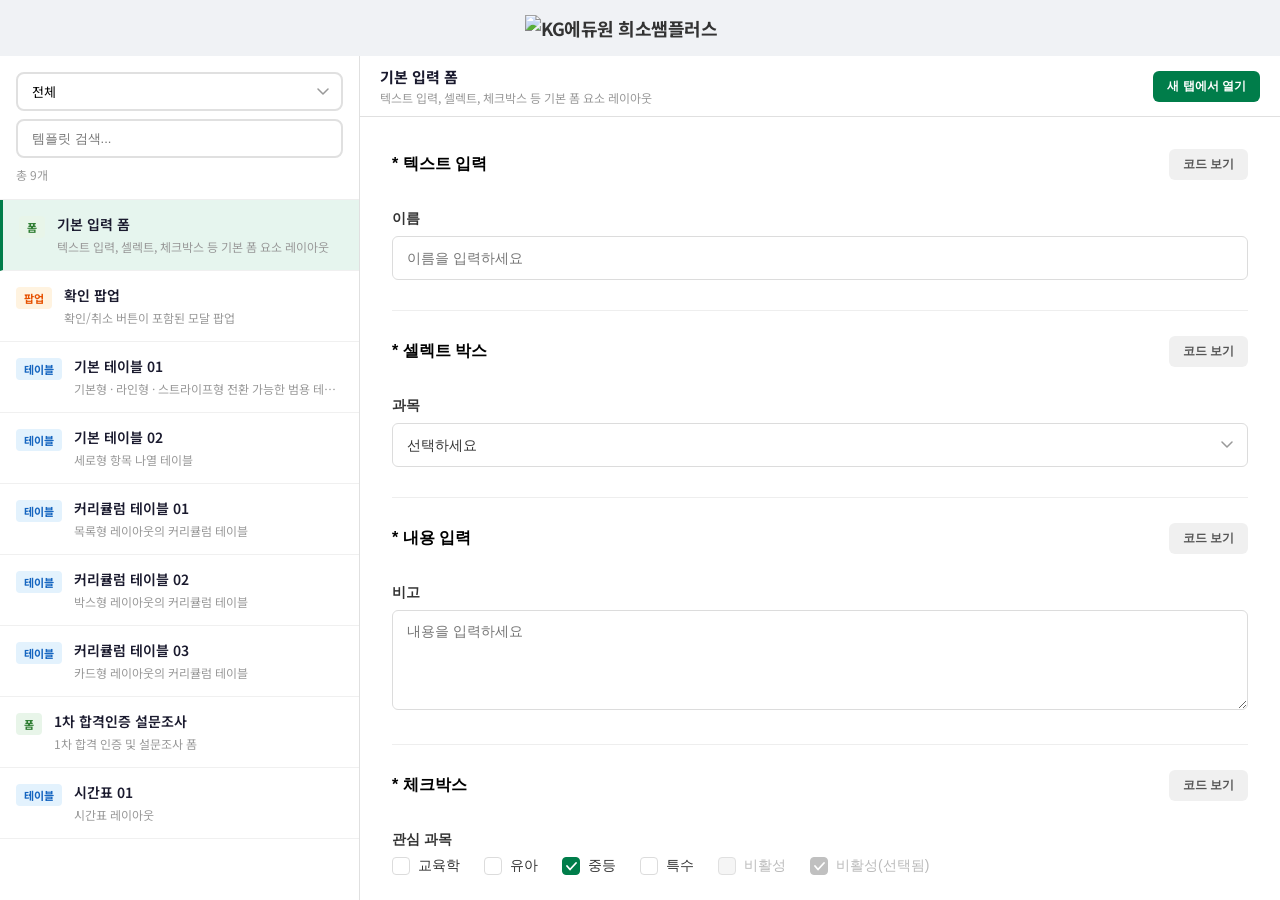
==== index.html @ 1a31f776 "init: heeso-ui 공통 UI 템플릿 카탈로그 초기 커밋 Co-Authored-By: Claude Sonnet 4.6 <noreply@anthropic.com>" ====
<!DOCTYPE html>
<html lang="ko">
<head>
  <meta charset="UTF-8">
  <meta name="viewport" content="width=device-width, initial-scale=1.0">
  <title>공통 UI 템플릿 카탈로그</title>
  <link href="https://fonts.googleapis.com/css2?family=Noto+Sans+KR:wght@100..900&display=swap" rel="stylesheet">
  <link rel="stylesheet" href="css/styleguide.css">
  <link rel="stylesheet" href="css/style.css">
</head>
<body>

  <!-- 헤더 -->
  <header class="header">
    <h1 class="logo"><img src="https://www.ssamplus.com/images/main2020/logo.png" alt="KG에듀원 희소쌤플러스"></h1>
  </header>

  <!-- 메인 컨텐츠 -->
  <div class="container">

    <!-- ===== 좌측 : 목록 패널 ===== -->
    <aside class="sidebar">
      <div class="sidebar-top">
        <select id="categorySelect" class="category-select">
          <option value="all">전체</option>
          <option value="form">폼</option>
          <option value="table">테이블</option>
          <option value="popup">팝업</option>
        </select>
        <input type="text" id="searchInput" class="search-input" placeholder="템플릿 검색...">
        <p class="result-count">총 <span id="totalCount"></span>개</p>
      </div>

      <ul class="template-list" id="templateList"></ul>
    </aside>

    <!-- ===== 우측 : 미리보기 패널 ===== -->
    <main class="preview-panel">
      <div class="preview-header">
        <div class="preview-title-wrap">
          <h2 class="preview-title" id="previewTitle">기본 입력 폼</h2>
          <p class="preview-desc" id="previewDesc"></p>
        </div>
        <div class="preview-actions">
          <button class="btn btn-code" id="btnCode">코드 보기</button>
          <button class="btn btn-open" id="btnOpen">새 탭에서 열기</button>
        </div>
      </div>
      <div class="preview-body">
        <iframe id="previewFrame" class="preview-iframe" src="templates/forms/form-basic.html"></iframe>
        <!-- 미리보기 파일이 없을 때 표시 -->
        <div class="preview-empty" id="previewEmpty">
          <span class="empty-icon">&#128065;</span>
          <p>왼쪽 목록에서 템플릿을 선택하세요</p>
        </div>
      </div>
    </main>

  </div>

  <!-- 코드 뷰어 모달 -->
  <div class="code-modal" id="codeModal">
    <div class="code-modal-inner">
      <div class="code-modal-header">
        <span class="code-modal-title" id="codeModalTitle"></span>
        <div class="code-modal-actions">
          <button class="btn-copy" id="btnCopy">코드 복사</button>
          <button class="code-modal-close" id="codeModalClose">
            <svg width='20' height='20' viewbox='0 0 20 20' stroke-width='1.5' stroke='#aaa' class="d-block">
              <line x1='2' y1='2' x2='18' y2='18' />
              <line x1='2' y1='18' x2='18' y2='2' />
            </svg>
          </button>
        </div>
      </div>
      <pre class="code-modal-body"><code id="codeModalContent"></code></pre>
    </div>
  </div>

  <script src="https://code.jquery.com/jquery-3.7.1.min.js"></script>
  <script src="js/templates.js"></script>
  <script src="js/main.js"></script>
</body>
</html>
---- css/styleguide.css ----
/*
  ver 2.7
  최종 수정일 2026.03.16
*/


/* ==========================================
  display
========================================== */
.d-none{display: none !important;}
.d-block{display: block !important;}
.d-inline{display: inline !important;}
.d-inline-block{display: inline-block !important;}

.of-hidden{overflow: hidden !important;}
.of-auto{overflow: auto !important;}
.of-scroll{overflow: scroll !important;}
.of-x-hidden{overflow-x: hidden !important;}
.of-y-hidden{overflow-y: hidden !important;}
.of-y-auto{overflow-y: auto !important;}
.of-y-scroll{overflow-y: scroll !important;}



/* ==========================================
   flex
========================================== */
.flex{display: flex !important;}
.flex-col{flex-direction: column !important;}
.justify-center{justify-content: center !important;}
.justify-between{justify-content: space-between !important;}
.justify-around{justify-content: space-around !important;}
.justify-start{justify-content: flex-start !important;}
.justify-end{justify-content: flex-end !important;}
.items-center{align-items: center !important;}
.items-start{align-items: flex-start !important;}
.items-end{align-items: flex-end !important;}
.flex-wrap{flex-wrap: wrap !important;}
.grow-1{flex-grow: 1 !important;}
.shrink-0{flex-shrink: 0 !important;}
.basis-0{flex-basis: 0 !important;}

.gap-4{gap: 4px !important;}
.gap-5{gap: 5px !important;}
.gap-8{gap: 8px !important;}
.gap-10{gap: 10px !important;}
.gap-12{gap: 12px !important;}
.gap-15{gap: 15px !important;}
.gap-16{gap: 16px !important;}
.gap-20{gap: 20px !important;}
.gap-24{gap: 24px !important;}
.gap-25{gap: 25px !important;}
.gap-28{gap: 28px !important;}
.gap-30{gap: 30px !important;}
.gap-32{gap: 32px !important;}
.gap-35{gap: 35px !important;}
.gap-36{gap: 36px !important;}
.gap-40{gap: 40px !important;}
.gap-44{gap: 44px !important;}
.gap-45{gap: 45px !important;}
.gap-48{gap: 48px !important;}
.gap-50{gap: 50px !important;}
.gap-52{gap: 52px !important;}
.gap-55{gap: 55px !important;}
.gap-56{gap: 56px !important;}
.gap-60{gap: 60px !important;}
.gap-65{gap: 65px !important;}
.gap-70{gap: 70px !important;}
.gap-75{gap: 75px !important;}
.gap-80{gap: 80px !important;}
.gap-85{gap: 85px !important;}
.gap-90{gap: 90px !important;}
.gap-95{gap: 95px !important;}
.gap-100{gap: 100px !important;}
.gap-120{gap: 120px !important;}
.gap-150{gap: 150px !important;}
.gap-200{gap: 200px !important;}



/* ==========================================
  position
========================================== */
.pos-rel{position: relative !important;}
.pos-abs{position: absolute !important;}
.pos-cen{position: absolute !important; left: 50% !important; transform: translateX(-50%) !important;}

/* z-index */
.z-1{z-index: 1 !important;}
.z-2{z-index: 2 !important;}
.z-3{z-index: 3 !important;}



/* ==========================================
  Spacing
========================================== */
.m0{margin: 0 !important;}
.mx-auto{margin-left: auto !important; margin-right: auto !important;}
.mb0{margin-bottom: 0 !important;}
.mb4{margin-bottom: 4px !important;}
.mb5{margin-bottom: 5px !important;}
.mb8{margin-bottom: 8px !important;}
.mb10{margin-bottom: 10px !important;}
.mb12{margin-bottom: 12px !important;}
.mb15{margin-bottom: 15px !important;}
.mb16{margin-bottom: 16px !important;}
.mb20{margin-bottom: 20px !important;}
.mb24{margin-bottom: 24px !important;}
.mb25{margin-bottom: 25px !important;}
.mb28{margin-bottom: 28px !important;}
.mb30{margin-bottom: 30px !important;}
.mb32{margin-bottom: 32px !important;}
.mb35{margin-bottom: 35px !important;}
.mb36{margin-bottom: 36px !important;}
.mb40{margin-bottom: 40px !important;}
.mb44{margin-bottom: 44px !important;}
.mb45{margin-bottom: 45px !important;}
.mb48{margin-bottom: 48px !important;}
.mb50{margin-bottom: 50px !important;}
.mb52{margin-bottom: 52px !important;}
.mb55{margin-bottom: 55px !important;}
.mb56{margin-bottom: 56px !important;}
.mb60{margin-bottom: 60px !important;}
.mb65{margin-bottom: 65px !important;}
.mb70{margin-bottom: 70px !important;}
.mb75{margin-bottom: 75px !important;}
.mb80{margin-bottom: 80px !important;}
.mb85{margin-bottom: 85px !important;}
.mb90{margin-bottom: 90px !important;}
.mb95{margin-bottom: 95px !important;}
.mb100{margin-bottom: 100px !important;}
.mb120{margin-bottom: 120px !important;}
.mb150{margin-bottom: 150px !important;}
.mb200{margin-bottom: 200px !important;}

.mt0{margin-top: 0 !important;}
.mt4{margin-top: 4px !important;}
.mt5{margin-top: 5px !important;}
.mt8{margin-top: 8px !important;}
.mt10{margin-top: 10px !important;}
.mt12{margin-top: 12px !important;}
.mt15{margin-top: 15px !important;}
.mt16{margin-top: 16px !important;}
.mt20{margin-top: 20px !important;}
.mt24{margin-top: 24px !important;}
.mt25{margin-top: 25px !important;}
.mt28{margin-top: 28px !important;}
.mt30{margin-top: 30px !important;}
.mt32{margin-top: 32px !important;}
.mt35{margin-top: 35px !important;}
.mt36{margin-top: 36px !important;}
.mt40{margin-top: 40px !important;}
.mt44{margin-top: 44px !important;}
.mt45{margin-top: 45px !important;}
.mt48{margin-top: 48px !important;}
.mt50{margin-top: 50px !important;}
.mt52{margin-top: 52px !important;}
.mt55{margin-top: 55px !important;}
.mt56{margin-top: 56px !important;}
.mt60{margin-top: 60px !important;}
.mt65{margin-top: 65px !important;}
.mt70{margin-top: 70px !important;}
.mt75{margin-top: 75px !important;}
.mt80{margin-top: 80px !important;}
.mt85{margin-top: 85px !important;}
.mt90{margin-top: 90px !important;}
.mt95{margin-top: 95px !important;}
.mt100{margin-top: 100px !important;}
.mt120{margin-top: 120px !important;}
.mt150{margin-top: 150px !important;}
.mt200{margin-top: 200px !important;}

.mr0{margin-right: 0 !important;}
.mr4{margin-right: 4px !important;}
.mr5{margin-right: 5px !important;}
.mr8{margin-right: 8px !important;}
.mr10{margin-right: 10px !important;}
.mr12{margin-right: 12px !important;}
.mr15{margin-right: 15px !important;}
.mr16{margin-right: 16px !important;}
.mr20{margin-right: 20px !important;}
.mr24{margin-right: 24px !important;}
.mr25{margin-right: 25px !important;}
.mr28{margin-right: 28px !important;}
.mr30{margin-right: 30px !important;}
.mr32{margin-right: 32px !important;}
.mr35{margin-right: 35px !important;}
.mr36{margin-right: 36px !important;}
.mr40{margin-right: 40px !important;}
.mr44{margin-right: 44px !important;}
.mr45{margin-right: 45px !important;}
.mr48{margin-right: 48px !important;}
.mr50{margin-right: 50px !important;}
.mr52{margin-right: 52px !important;}
.mr55{margin-right: 55px !important;}
.mr56{margin-right: 56px !important;}
.mr60{margin-right: 60px !important;}
.mr65{margin-right: 65px !important;}
.mr70{margin-right: 70px !important;}
.mr75{margin-right: 75px !important;}
.mr80{margin-right: 80px !important;}
.mr85{margin-right: 85px !important;}
.mr90{margin-right: 90px !important;}
.mr95{margin-right: 95px !important;}
.mr100{margin-right: 100px !important;}

.ml0{margin-left: 0 !important;}
.ml4{margin-left: 4px !important;}
.ml5{margin-left: 5px !important;}
.ml8{margin-left: 8px !important;}
.ml10{margin-left: 10px !important;}
.ml12{margin-left: 12px !important;}
.ml15{margin-left: 15px !important;}
.ml16{margin-left: 16px !important;}
.ml20{margin-left: 20px !important;}
.ml24{margin-left: 24px !important;}
.ml25{margin-left: 25px !important;}
.ml28{margin-left: 28px !important;}
.ml30{margin-left: 30px !important;}
.ml32{margin-left: 32px !important;}
.ml35{margin-left: 35px !important;}
.ml36{margin-left: 36px !important;}
.ml40{margin-left: 40px !important;}
.ml44{margin-left: 44px !important;}
.ml45{margin-left: 45px !important;}
.ml48{margin-left: 48px !important;}
.ml50{margin-left: 50px !important;}
.ml52{margin-left: 52px !important;}
.ml55{margin-left: 55px !important;}
.ml56{margin-left: 56px !important;}
.ml60{margin-left: 60px !important;}
.ml65{margin-left: 65px !important;}
.ml70{margin-left: 70px !important;}
.ml75{margin-left: 75px !important;}
.ml80{margin-left: 80px !important;}
.ml85{margin-left: 85px !important;}
.ml90{margin-left: 90px !important;}
.ml95{margin-left: 95px !important;}
.ml100{margin-left: 100px !important;}

.p0{padding: 0 !important;}
.pt5{padding-top: 5px !important;}
.pt8{padding-top: 8px !important;}
.pt10{padding-top: 10px !important;}
.pt12{padding-top: 12px !important;}
.pt15{padding-top: 15px !important;}
.pt16{padding-top: 16px !important;}
.pt20{padding-top: 20px !important;}
.pt24{padding-top: 24px !important;}
.pt25{padding-top: 25px !important;}
.pt30{padding-top: 30px !important;}
.pt32{padding-top: 32px !important;}
.pt35{padding-top: 35px !important;}
.pt40{padding-top: 40px !important;}
.pt45{padding-top: 45px !important;}
.pt50{padding-top: 50px !important;}
.pt55{padding-top: 55px !important;}
.pt60{padding-top: 60px !important;}
.pt70{padding-top: 70px !important;}
.pt80{padding-top: 80px !important;}
.pt100{padding-top: 100px !important;}
.pt120{padding-top: 120px !important;}
.pt150{padding-top: 150px !important;}
.pt200{padding-top: 200px !important;}

.pb5{padding-bottom: 5px !important;}
.pb8{padding-bottom: 8px !important;}
.pb10{padding-bottom: 10px !important;}
.pb12{padding-bottom: 12px !important;}
.pb15{padding-bottom: 15px !important;}
.pb16{padding-bottom: 16px !important;}
.pb20{padding-bottom: 20px !important;}
.pb24{padding-bottom: 24px !important;}
.pb25{padding-bottom: 25px !important;}
.pb30{padding-bottom: 30px !important;}
.pb32{padding-bottom: 32px !important;}
.pb35{padding-bottom: 35px !important;}
.pb40{padding-bottom: 40px !important;}
.pb45{padding-bottom: 45px !important;}
.pb50{padding-bottom: 50px !important;}
.pb55{padding-bottom: 55px !important;}
.pb60{padding-bottom: 60px !important;}
.pb70{padding-bottom: 70px !important;}
.pb80{padding-bottom: 80px !important;}
.pb100{padding-bottom: 100px !important;}
.pb120{padding-bottom: 120px !important;}
.pb150{padding-bottom: 150px !important;}
.pb200{padding-bottom: 200px !important;}


/* vw 직접 지정 */
.mt-1vw  { margin-top: 1vw !important; }
.mt-2vw  { margin-top: 2vw !important; }
.mt-3vw  { margin-top: 3vw !important; }
.mt-4vw  { margin-top: 4vw !important; }
.mt-5vw  { margin-top: 5vw !important; }
.mt-6vw  { margin-top: 6vw !important; }
.mt-7vw  { margin-top: 7vw !important; }
.mt-8vw  { margin-top: 8vw !important; }
.mt-9vw  { margin-top: 9vw !important; }
.mt-10vw { margin-top: 10vw !important; }
.mt-11vw { margin-top: 11vw !important; }
.mt-12vw { margin-top: 12vw !important; }
.mt-13vw { margin-top: 13vw !important; }
.mt-14vw { margin-top: 14vw !important; }
.mt-15vw { margin-top: 15vw !important; }
.mt-16vw { margin-top: 16vw !important; }
.mt-17vw { margin-top: 17vw !important; }
.mt-18vw { margin-top: 18vw !important; }
.mt-19vw { margin-top: 19vw !important; }
.mt-20vw { margin-top: 20vw !important; }

.mb-1vw  { margin-bottom: 1vw !important; }
.mb-2vw  { margin-bottom: 2vw !important; }
.mb-3vw  { margin-bottom: 3vw !important; }
.mb-4vw  { margin-bottom: 4vw !important; }
.mb-5vw  { margin-bottom: 5vw !important; }
.mb-6vw  { margin-bottom: 6vw !important; }
.mb-7vw  { margin-bottom: 7vw !important; }
.mb-8vw  { margin-bottom: 8vw !important; }
.mb-9vw  { margin-bottom: 9vw !important; }
.mb-10vw { margin-bottom: 10vw !important; }
.mb-11vw { margin-bottom: 11vw !important; }
.mb-12vw { margin-bottom: 12vw !important; }
.mb-13vw { margin-bottom: 13vw !important; }
.mb-14vw { margin-bottom: 14vw !important; }
.mb-15vw { margin-bottom: 15vw !important; }
.mb-16vw { margin-bottom: 16vw !important; }
.mb-17vw { margin-bottom: 17vw !important; }
.mb-18vw { margin-bottom: 18vw !important; }
.mb-19vw { margin-bottom: 19vw !important; }
.mb-20vw { margin-bottom: 20vw !important; }

.pt-1vw  { padding-top: 1vw !important; }
.pt-2vw  { padding-top: 2vw !important; }
.pt-3vw  { padding-top: 3vw !important; }
.pt-4vw  { padding-top: 4vw !important; }
.pt-5vw  { padding-top: 5vw !important; }
.pt-6vw  { padding-top: 6vw !important; }
.pt-7vw  { padding-top: 7vw !important; }
.pt-8vw  { padding-top: 8vw !important; }
.pt-9vw  { padding-top: 9vw !important; }
.pt-10vw { padding-top: 10vw !important; }
.pt-11vw { padding-top: 11vw !important; }
.pt-12vw { padding-top: 12vw !important; }
.pt-13vw { padding-top: 13vw !important; }
.pt-14vw { padding-top: 14vw !important; }
.pt-15vw { padding-top: 15vw !important; }
.pt-16vw { padding-top: 16vw !important; }
.pt-17vw { padding-top: 17vw !important; }
.pt-18vw { padding-top: 18vw !important; }
.pt-19vw { padding-top: 19vw !important; }
.pt-20vw { padding-top: 20vw !important; }

.pb-1vw  { padding-bottom: 1vw !important; }
.pb-2vw  { padding-bottom: 2vw !important; }
.pb-3vw  { padding-bottom: 3vw !important; }
.pb-4vw  { padding-bottom: 4vw !important; }
.pb-5vw  { padding-bottom: 5vw !important; }
.pb-6vw  { padding-bottom: 6vw !important; }
.pb-7vw  { padding-bottom: 7vw !important; }
.pb-8vw  { padding-bottom: 8vw !important; }
.pb-9vw  { padding-bottom: 9vw !important; }
.pb-10vw { padding-bottom: 10vw !important; }
.pb-11vw { padding-bottom: 11vw !important; }
.pb-12vw { padding-bottom: 12vw !important; }
.pb-13vw { padding-bottom: 13vw !important; }
.pb-14vw { padding-bottom: 14vw !important; }
.pb-15vw { padding-bottom: 15vw !important; }
.pb-16vw { padding-bottom: 16vw !important; }
.pb-17vw { padding-bottom: 17vw !important; }
.pb-18vw { padding-bottom: 18vw !important; }
.pb-19vw { padding-bottom: 19vw !important; }
.pb-20vw { padding-bottom: 20vw !important; }


/* vw (모바일, 360px 기준) */
.mt-vw-8  { margin-top: 2.28vw !important; }
.mt-vw-10 { margin-top: 2.85vw !important; }
.mt-vw-12 { margin-top: 3.4vw !important; }
.mt-vw-15 { margin-top: 4.3vw !important; }
.mt-vw-16 { margin-top: 4.56vw !important; }
.mt-vw-20 { margin-top: 5.7vw !important; }
.mt-vw-24 { margin-top: 6.84vw !important; }
.mt-vw-25 { margin-top: 7.1vw !important; }
.mt-vw-26 { margin-top: 7.4vw !important; }
.mt-vw-30 { margin-top: 8.5vw !important; }
.mt-vw-32 { margin-top: 9.12vw !important; }
.mt-vw-35 { margin-top: 10vw !important; }
.mt-vw-40 { margin-top: 11.4vw !important; }
.mt-vw-44 { margin-top: 12.5vw !important; }
.mt-vw-45 { margin-top: 12.8vw !important; }
.mt-vw-48 { margin-top: 13.7vw !important; }
.mt-vw-50 { margin-top: 14.3vw !important; }
.mt-vw-60 { margin-top: 17.1vw !important; }

.mb-vw-8  { margin-bottom: 2.28vw !important; }
.mb-vw-10 { margin-bottom: 2.85vw !important; }
.mb-vw-12 { margin-bottom: 3.4vw !important; }
.mb-vw-15 { margin-bottom: 4.3vw !important; }
.mb-vw-16 { margin-bottom: 4.56vw !important; }
.mb-vw-20 { margin-bottom: 5.7vw !important; }
.mb-vw-24 { margin-bottom: 6.84vw !important; }
.mb-vw-25 { margin-bottom: 7.1vw !important; }
.mb-vw-26 { margin-bottom: 7.4vw !important; }
.mb-vw-30 { margin-bottom: 8.5vw !important; }
.mb-vw-32 { margin-bottom: 9.12vw !important; }
.mb-vw-35 { margin-bottom: 10vw !important; }
.mb-vw-40 { margin-bottom: 11.4vw !important; }
.mb-vw-44 { margin-bottom: 12.5vw !important; }
.mb-vw-45 { margin-bottom: 12.8vw !important; }
.mb-vw-48 { margin-bottom: 13.7vw !important; }
.mb-vw-50 { margin-bottom: 14.3vw !important; }
.mb-vw-60 { margin-bottom: 17.1vw !important; }

.pt-vw-8  { padding-top: 2.28vw !important; }
.pt-vw-10 { padding-top: 2.85vw !important; }
.pt-vw-12 { padding-top: 3.4vw !important; }
.pt-vw-15 { padding-top: 4.3vw !important; }
.pt-vw-16 { padding-top: 4.56vw !important; }
.pt-vw-20 { padding-top: 5.7vw !important; }
.pt-vw-24 { padding-top: 6.84vw !important; }
.pt-vw-25 { padding-top: 7.1vw !important; }
.pt-vw-26 { padding-top: 7.4vw !important; }
.pt-vw-30 { padding-top: 8.5vw !important; }
.pt-vw-32 { padding-top: 9.12vw !important; }
.pt-vw-35 { padding-top: 10vw !important; }
.pt-vw-40 { padding-top: 11.4vw !important; }
.pt-vw-44 { padding-top: 12.5vw !important; }
.pt-vw-45 { padding-top: 12.8vw !important; }
.pt-vw-48 { padding-top: 13.7vw !important; }
.pt-vw-50 { padding-top: 14.3vw !important; }
.pt-vw-60 { padding-top: 17.1vw !important; }

.pb-vw-8  { padding-bottom: 2.28vw !important; }
.pb-vw-10 { padding-bottom: 2.85vw !important; }
.pb-vw-12 { padding-bottom: 3.4vw !important; }
.pb-vw-15 { padding-bottom: 4.3vw !important; }
.pb-vw-16 { padding-bottom: 4.56vw !important; }
.pb-vw-20 { padding-bottom: 5.7vw !important; }
.pb-vw-24 { padding-bottom: 6.84vw !important; }
.pb-vw-25 { padding-bottom: 7.1vw !important; }
.pb-vw-26 { padding-bottom: 7.4vw !important; }
.pb-vw-30 { padding-bottom: 8.5vw !important; }
.pb-vw-32 { padding-bottom: 9.12vw !important; }
.pb-vw-35 { padding-bottom: 10vw !important; }
.pb-vw-40 { padding-bottom: 11.4vw !important; }
.pb-vw-44 { padding-bottom: 12.5vw !important; }
.pb-vw-45 { padding-bottom: 12.8vw !important; }
.pb-vw-48 { padding-bottom: 13.7vw !important; }
.pb-vw-50 { padding-bottom: 14.3vw !important; }
.pb-vw-60 { padding-bottom: 17.1vw !important; }



/* ==========================================
  border
========================================== */
.bd0 {border:0 !important;}
.bt0 {border-top:0 !important;}
.br0 {border-right:0 !important;}
.bb0 {border-bottom:0 !important;}
.bl0 {border-left:0 !important;}



/* ==========================================
  size
========================================== */
.w-1\/5  {width:20% !important;}
.w-1\/4  {width:25% !important;}
.w-1\/3  {width:33.333% !important;}
.w-1\/2  {width:50% !important;}
.w-2\/3  {width:66.666% !important;}
.w-3\/4  {width:75% !important;}
.w-4\/5  {width:80% !important;}
.w-17\/20 {width:85% !important;}
.w-9\/10 {width:90% !important;}
.w-19\/20 {width:95% !important;}
.w-full  {width:100% !important;}
.h-full  {height:100% !important;}

.w15 {width:15px !important;}
.w20 {width:20px !important;}
.w25 {width:25px !important;}
.w30 {width:30px !important;}
.w35 {width:35px !important;}
.w40 {width:40px !important;}
.w45 {width:45px !important;}
.w50 {width:50px !important;}
.w100 {width:100px !important;}
.w120 {width:120px !important;}
.w150 {width:150px !important;}
.w200 {width:200px !important;}
.w250 {width:250px !important;}
.w300 {width:300px !important;}
.w350 {width:350px !important;}
.w400 {width:400px !important;}
.w450 {width:450px !important;}
.w500 {width:500px !important;}
.w550 {width:550px !important;}
.w600 {width:600px !important;}
.w650 {width:650px !important;}
.w700 {width:700px !important;}
.w750 {width:750px !important;}
.w800 {width:800px !important;}
.w850 {width:850px !important;}
.w900 {width:900px !important;}
.w950 {width:950px !important;}
.w1000 {width:1000px !important;}

.h15 {height:15px !important;}
.h20 {height:20px !important;}
.h25 {height:25px !important;}
.h30 {height:30px !important;}
.h35 {height:35px !important;}
.h40 {height:40px !important;}
.h45 {height:45px !important;}
.h50 {height:50px !important;}
.h100 {height:100px !important;}
.h120 {height:120px !important;}
.h150 {height:150px !important;}
.h200 {height:200px !important;}
.h250 {height:250px !important;}
.h300 {height:300px !important;}
.h350 {height:350px !important;}
.h400 {height:400px !important;}
.h450 {height:450px !important;}
.h500 {height:500px !important;}
.h550 {height:550px !important;}
.h600 {height:600px !important;}
.h650 {height:650px !important;}
.h700 {height:700px !important;}
.h750 {height:750px !important;}
.h800 {height:800px !important;}
.h850 {height:850px !important;}
.h900 {height:900px !important;}
.h950 {height:950px !important;}
.h1000 {height:1000px !important;}

.mw100 {max-width:100px !important;}
.mw150 {max-width:150px !important;}
.mw200 {max-width:200px !important;}
.mw250 {max-width:250px !important;}
.mw300 {max-width:300px !important;}
.mw350 {max-width:350px !important;}
.mw400 {max-width:400px !important;}
.mw450 {max-width:450px !important;}
.mw500 {max-width:500px !important;}
.mw550 {max-width:550px !important;}
.mw600 {max-width:600px !important;}
.mw650 {max-width:650px !important;}
.mw700 {max-width:700px !important;}
.mw750 {max-width:750px !important;}
.mw800 {max-width:800px !important;}
.mw850 {max-width:850px !important;}
.mw900 {max-width:900px !important;}
.mw950 {max-width:950px !important;}
.mw1000 {max-width:1000px !important;}
.mw1080 {max-width:1080px !important;}
.mw1100 {max-width:1100px !important;}
.mw1200 {max-width:1200px !important;}

.mh100 {max-height:100px !important;}
.mh150 {max-height:150px !important;}
.mh200 {max-height:200px !important;}
.mh250 {max-height:250px !important;}
.mh300 {max-height:300px !important;}
.mh350 {max-height:350px !important;}
.mh400 {max-height:400px !important;}
.mh450 {max-height:450px !important;}
.mh500 {max-height:500px !important;}
.mh550 {max-height:550px !important;}
.mh600 {max-height:600px !important;}
.mh650 {max-height:650px !important;}
.mh700 {max-height:700px !important;}
.mh750 {max-height:750px !important;}
.mh800 {max-height:800px !important;}
.mh850 {max-height:850px !important;}
.mh900 {max-height:900px !important;}
.mh950 {max-height:950px !important;}
.mh1000 {max-height:1000px !important;}



/* ==========================================
  text
========================================== */
.fz-8{font-size: 8px !important;}
.fz-10{font-size: 10px !important;}
.fz-12{font-size: 12px !important;}
.fz-13{font-size: 13px !important;}
.fz-14{font-size: 14px !important;}
.fz-15{font-size: 15px !important;}
.fz-16{font-size: 16px !important;}
.fz-17{font-size: 17px !important;}
.fz-18{font-size: 18px !important;}
.fz-20{font-size: 20px !important;}
.fz-22{font-size: 22px !important;}
.fz-24{font-size: 24px !important;}
.fz-26{font-size: 26px !important;}
.fz-28{font-size: 28px !important;}
.fz-30{font-size: 30px !important;}
.fz-32{font-size: 32px !important;}
.fz-36{font-size: 36px !important;}
.fz-40{font-size: 40px !important;}
.fz-42{font-size: 42px !important;}
.fz-45{font-size: 45px !important;}
.fz-50{font-size: 50px !important;}
.fz-52{font-size: 52px !important;}
.fz-54{font-size: 54px !important;}
.fz-55{font-size: 55px !important;}
.fz-56{font-size: 56px !important;}
.fz-58{font-size: 58px !important;}
.fz-60{font-size: 60px !important;}
.fz-62{font-size: 62px !important;}
.fz-64{font-size: 64px !important;}
.fz-65{font-size: 65px !important;}
.fz-66{font-size: 66px !important;}
.fz-68{font-size: 68px !important;}
.fz-70{font-size: 70px !important;}
.fz-72{font-size: 72px !important;}
.fz-74{font-size: 74px !important;}
.fz-75{font-size: 75px !important;}
.fz-76{font-size: 76px !important;}
.fz-78{font-size: 78px !important;}
.fz-80{font-size: 80px !important;}

/* Font Size - vw (모바일, 360px 기준) */
.fz-vw-10 {font-size: 2.85vw !important;}
.fz-vw-12 {font-size: 3.4vw !important;}
.fz-vw-13 {font-size: 3.7vw !important;}
.fz-vw-14 {font-size: 4vw !important;}
.fz-vw-15 {font-size: 4.3vw !important;}
.fz-vw-16 {font-size: 4.56vw !important;}
.fz-vw-17 {font-size: 4.8vw !important;}
.fz-vw-18 {font-size: 5.1vw !important;}
.fz-vw-20 {font-size: 5.7vw !important;}
.fz-vw-23 {font-size: 6.5vw !important;}
.fz-vw-24 {font-size: 6.84vw !important;}
.fz-vw-25 {font-size: 7.1vw !important;}
.fz-vw-28 {font-size: 8vw !important;}
.fz-vw-30 {font-size: 8.5vw !important;}
.fz-vw-35 {font-size: 10vw !important;}
.fz-vw-37 {font-size: 10.5vw !important;}
.fz-vw-40 {font-size: 11.4vw !important;}
.fz-vw-43 {font-size: 12.2vw !important;}
.fz-vw-58 {font-size: 16.5vw !important;}
.fz-vw-60 {font-size: 17.1vw !important;}

/* Font Size - vw 직접 지정 */
.fz-1vw  { font-size: 1vw !important; }
.fz-2vw  { font-size: 2vw !important; }
.fz-3vw  { font-size: 3vw !important; }
.fz-4vw  { font-size: 4vw !important; }
.fz-5vw  { font-size: 5vw !important; }
.fz-6vw  { font-size: 6vw !important; }
.fz-7vw  { font-size: 7vw !important; }
.fz-8vw  { font-size: 8vw !important; }
.fz-9vw  { font-size: 9vw !important; }
.fz-10vw { font-size: 10vw !important; }
.fz-11vw { font-size: 11vw !important; }
.fz-12vw { font-size: 12vw !important; }
.fz-13vw { font-size: 13vw !important; }
.fz-14vw { font-size: 14vw !important; }
.fz-15vw { font-size: 15vw !important; }
.fz-16vw { font-size: 16vw !important; }
.fz-17vw { font-size: 17vw !important; }
.fz-18vw { font-size: 18vw !important; }
.fz-19vw { font-size: 19vw !important; }
.fz-20vw { font-size: 20vw !important; }

.ta-c{text-align: center !important;}
.ta-l{text-align: left !important;}
.ta-r{text-align: right !important;}
.fw-l{font-weight: 300 !important;}
.fw-n{font-weight: 400 !important;}
.fw-m{font-weight: 500 !important;}
.fw-sb{font-weight: 600 !important;}
.fw-b{font-weight: 700 !important;}
.fw-exb{font-weight: 900 !important;}

.lh-1 {line-height: 1 !important;}
.lh-1-2em {line-height: 1.2em !important;}
.lh-1-3em {line-height: 1.3em !important;}
.lh-1-4em {line-height: 1.4em !important;}
.lh-1-5em {line-height: 1.5em !important;}
.lh-1-7em {line-height: 1.7em !important;}

.clamp-1{overflow:hidden; text-overflow:ellipsis; display:-webkit-box; -webkit-box-orient:vertical; -webkit-line-clamp:1;}
.clamp-2{overflow:hidden; text-overflow:ellipsis; display:-webkit-box; -webkit-box-orient:vertical; -webkit-line-clamp:2;}
.clamp-3{overflow:hidden; text-overflow:ellipsis; display:-webkit-box; -webkit-box-orient:vertical; -webkit-line-clamp:3;}
.clamp-4{overflow:hidden; text-overflow:ellipsis; display:-webkit-box; -webkit-box-orient:vertical; -webkit-line-clamp:4;}
.clamp-5{overflow:hidden; text-overflow:ellipsis; display:-webkit-box; -webkit-box-orient:vertical; -webkit-line-clamp:5;}

.wb-ka{word-break: keep-all !important;}
.wb-all{word-break: break-all !important;}
.ws-nowrap{white-space: nowrap !important;}
.ws-pre{white-space: pre-wrap !important;}



/* ==========================================
  color variables
========================================== */
:root {
  --color-w: #fff;
  --color-bk: #000;
  --color-g10: #eee;
  --color-g15: #e5e5e5;
  --color-g20: #ddd;
  --color-g25: #ccc;
  --color-g30: #bbb;
  --color-g35: #aaa;
  --color-g40: #999;
  --color-g45: #909090;
  --color-g50: #888;
  --color-g55: #777;
  --color-g60: #666;
  --color-g65: #5c5c5c;
  --color-g70: #555;
  --color-g75: #4c4c4c;
  --color-g80: #444;
  --color-g85: #3c3c3c;
  --color-g90: #333;
  --color-g95: #222;
}

/* text color */
.txc-w{color: var(--color-w) !important;}
.txc-bk{color: var(--color-bk) !important;}
.txc-g10{color: var(--color-g10) !important;}
.txc-g15{color: var(--color-g15) !important;}
.txc-g20{color: var(--color-g20) !important;}
.txc-g25{color: var(--color-g25) !important;}
.txc-g30{color: var(--color-g30) !important;}
.txc-g35{color: var(--color-g35) !important;}
.txc-g40{color: var(--color-g40) !important;}
.txc-g45{color: var(--color-g45) !important;}
.txc-g50{color: var(--color-g50) !important;}
.txc-g55{color: var(--color-g55) !important;}
.txc-g60{color: var(--color-g60) !important;}
.txc-g65{color: var(--color-g65) !important;}
.txc-g70{color: var(--color-g70) !important;}
.txc-g75{color: var(--color-g75) !important;}
.txc-g80{color: var(--color-g80) !important;}
.txc-g85{color: var(--color-g85) !important;}
.txc-g90{color: var(--color-g90) !important;}
.txc-g95{color: var(--color-g95) !important;}

/* background color */
.bgc-w{background-color: var(--color-w) !important;}
.bgc-bk{background-color: var(--color-bk) !important;}
.bgc-g10{background-color: var(--color-g10) !important;}
.bgc-g15{background-color: var(--color-g15) !important;}
.bgc-g20{background-color: var(--color-g20) !important;}
.bgc-g25{background-color: var(--color-g25) !important;}
.bgc-g30{background-color: var(--color-g30) !important;}
.bgc-g35{background-color: var(--color-g35) !important;}
.bgc-g40{background-color: var(--color-g40) !important;}
.bgc-g45{background-color: var(--color-g45) !important;}
.bgc-g50{background-color: var(--color-g50) !important;}
.bgc-g55{background-color: var(--color-g55) !important;}
.bgc-g60{background-color: var(--color-g60) !important;}
.bgc-g65{background-color: var(--color-g65) !important;}
.bgc-g70{background-color: var(--color-g70) !important;}
.bgc-g75{background-color: var(--color-g75) !important;}
.bgc-g80{background-color: var(--color-g80) !important;}
.bgc-g85{background-color: var(--color-g85) !important;}
.bgc-g90{background-color: var(--color-g90) !important;}
.bgc-g95{background-color: var(--color-g95) !important;}
---- css/style.css ----
/* ========================================
   공통 UI 템플릿 카탈로그 - 목록 + 미리보기
   ======================================== */
@import './theme.css';

/* Reset & Base */
*,
*::before,
*::after {
  margin: 0;
  padding: 0;
  box-sizing: border-box;
}

html, body {
  height: 100%;
}

body {
  font-family: "Noto Sans KR", sans-serif;
  background: #f0f2f5;
  color: #333;
  display: flex;
  flex-direction: column;
  overflow: hidden;
}

a {
  text-decoration: none;
  color: inherit;
}

ul, ol, li {
  list-style: none;
  padding: 0;
  margin: 0;
}

/* ---- Header ---- */
.header {
  color: #333;
  height: 56px;
  padding: 0 24px;
  display: flex;
  align-items: center;
  justify-content: center;
  flex-shrink: 0;
  z-index: 100;
}

.logo {
  font-size: 18px;
  font-weight: 700;
  letter-spacing: -0.5px;
  width: 230px;
}
.logo img{
  display: block;
  width: 100%;
}

.category-select {
  width: 100%;
  height: 39px;
  padding: 0 36px 0 14px;
  border: 2px solid #e0e0e0;
  border-radius: 8px;
  font-size: 13px;
  font-family: inherit;
  outline: none;
  appearance: none;
  -webkit-appearance: none;
  background: #fff url("data:image/svg+xml,%3Csvg xmlns='http://www.w3.org/2000/svg' width='12' height='8' viewBox='0 0 12 8'%3E%3Cpath d='M1 1l5 5 5-5' stroke='%23999' stroke-width='1.5' fill='none' stroke-linecap='round' stroke-linejoin='round'/%3E%3C/svg%3E") no-repeat right 12px center;
  cursor: pointer;
  margin-bottom: 8px;
  transition: border-color 0.2s;
}

.category-select:focus {
  border-color: var(--prime-color);
}

/* ---- Container (좌우 분할) ---- */
.container {
  flex: 1;
  display: flex;
  overflow: hidden;
}

/* ---- Sidebar (좌측 목록) ---- */
.sidebar {
  width: 360px;
  min-width: 360px;
  background: #fff;
  border-right: 1px solid #e0e0e0;
  display: flex;
  flex-direction: column;
  overflow: hidden;
}

.sidebar-top {
  padding: 16px;
  border-bottom: 1px solid #eee;
  flex-shrink: 0;
}

.search-input {
  width: 100%;
  height: 39px;
  padding: 0 14px;
  border: 2px solid #e0e0e0;
  border-radius: 8px;
  font-size: 13px;
  outline: none;
  transition: border-color 0.2s;


  
}

.search-input:focus {
  border-color: var(--prime-color);
}

.result-count {
  margin-top: 8px;
  font-size: 12px;
  color: #999;
}

/* ---- Template List ---- */
.template-list {
  list-style: none;
  flex: 1;
  overflow-y: auto;
}

.template-item {
  display: flex;
  align-items: flex-start;
  gap: 12px;
  padding: 14px 16px;
  border-bottom: 1px solid #f0f0f0;
  cursor: pointer;
  transition: background 0.15s;
}

.template-item:hover {
  background: var(--prime-bg);
}

.template-item.active {
  background: var(--prime-bg-active);
  border-left: 3px solid var(--prime-color);
}

.template-item.hide {
  display: none;
}

/* Badge */
.item-badge {
  display: inline-block;
  padding: 3px 8px;
  border-radius: 4px;
  font-size: 11px;
  font-weight: 700;
  white-space: nowrap;
  flex-shrink: 0;
  margin-top: 2px;
}

.badge-form {
  background: #e8f5e9;
  color: #2e7d32;
}

.badge-table {
  background: #e3f2fd;
  color: #1565c0;
}

.badge-popup {
  background: #fff3e0;
  color: #e65100;
}

/* Item Info */
.item-info {
  min-width: 0;
}

.item-title {
  font-size: 14px;
  font-weight: 600;
  color: #1a1a2e;
  display: block;
}

.item-desc {
  margin-top: 4px;
  font-size: 12px;
  color: #999;
  line-height: 1.5;
  overflow: hidden;
  text-overflow: ellipsis;
  white-space: nowrap;
}

/* ---- Preview Panel (우측 미리보기) ---- */
.preview-panel {
  flex: 1;
  display: flex;
  flex-direction: column;
  overflow: hidden;
  background: #f8f9fb;
}

.preview-header {
  min-height: 52px;
  padding: 10px 20px;
  display: flex;
  align-items: center;
  justify-content: space-between;
  background: #fff;
  border-bottom: 1px solid #e0e0e0;
  flex-shrink: 0;
  gap: 16px;
}

.preview-title-wrap {
  min-width: 0;
}

.preview-title {
  font-size: 15px;
  font-weight: 700;
  color: #1a1a2e;
}

.preview-desc {
  margin-top: 2px;
  font-size: 12px;
  color: #999;
  white-space: nowrap;
  overflow: hidden;
  text-overflow: ellipsis;
}

.preview-actions {
  display: flex;
  gap: 8px;
  flex-shrink: 0;
}

.btn {
  padding: 7px 14px;
  border: none;
  border-radius: 6px;
  font-size: 12px;
  font-weight: 600;
  cursor: pointer;
  transition: background 0.2s;
}

.btn-code {
  background: #f0f0f0;
  color: #555;
}

.btn-code:hover {
  background: #e0e0e0;
}

.btn-open {
  background: var(--prime-color);
  color: #fff;
}

.btn-open:hover {
  background: var(--prime-dark);
}

/* Preview Body */
.preview-body {
  flex: 1;
  position: relative;
  overflow: hidden;
}

.preview-iframe {
  width: 100%;
  height: 100%;
  border: none;
  background: #fff;
}

.preview-empty {
  position: absolute;
  inset: 0;
  display: flex;
  flex-direction: column;
  align-items: center;
  justify-content: center;
  gap: 12px;
  color: #bbb;
  background: #f8f9fb;
}

.preview-empty.hide {
  display: none;
}

.empty-icon {
  font-size: 48px;
}

.preview-empty p {
  font-size: 14px;
}

/* ---- Code Modal ---- */
.code-modal {
  display: none;
  position: fixed;
  inset: 0;
  background: rgba(0, 0, 0, 0.5);
  z-index: 1000;
  align-items: center;
  justify-content: center;
}

.code-modal.show {
  display: flex;
}

.code-modal-inner {
  background: #1e1e1e;
  border-radius: 10px;
  width: 80%;
  max-width: 900px;
  max-height: 80vh;
  display: flex;
  flex-direction: column;
  overflow: hidden;
}

.code-modal-header {
  display: flex;
  align-items: center;
  justify-content: space-between;
  padding: 12px 20px;
  background: #2d2d2d;
  flex-shrink: 0;
}

.code-modal-title {
  font-size: 13px;
  color: #ccc;
}

.code-modal-actions {
  display: flex;
  align-items: center;
  gap: 10px;
}

.btn-copy {
  padding: 5px 12px;
  background: var(--prime-color);
  color: #fff;
  border: none;
  border-radius: 5px;
  font-size: 12px;
  cursor: pointer;
}

.btn-copy:hover {
  background: var(--prime-dark);
}

.btn-copy.copied {
  background: #555;
}

.code-modal-close {
  background: none;
  border: none;
  cursor: pointer;
}

.code-modal-close:hover svg {
  stroke: #fff !important;
}

.code-modal-body {
  flex: 1;
  overflow: auto;
  margin: 0;
  padding: 20px;
  font-family: 'Consolas', 'Monaco', monospace;
  font-size: 13px;
  line-height: 1.6;
  color: #d4d4d4;
  white-space: pre;
}

/* ---- No Result ---- */
.no-result {
  text-align: center;
  padding: 40px 16px;
  color: #aaa;
  font-size: 13px;
}

/* ---- Responsive ---- */
@media (max-width: 768px) {
  .container {
    flex-direction: column;
  }

  .sidebar {
    width: 100%;
    min-width: 100%;
    max-height: 40vh;
    border-right: none;
    border-bottom: 5px solid #e0e0e0;
  }
}
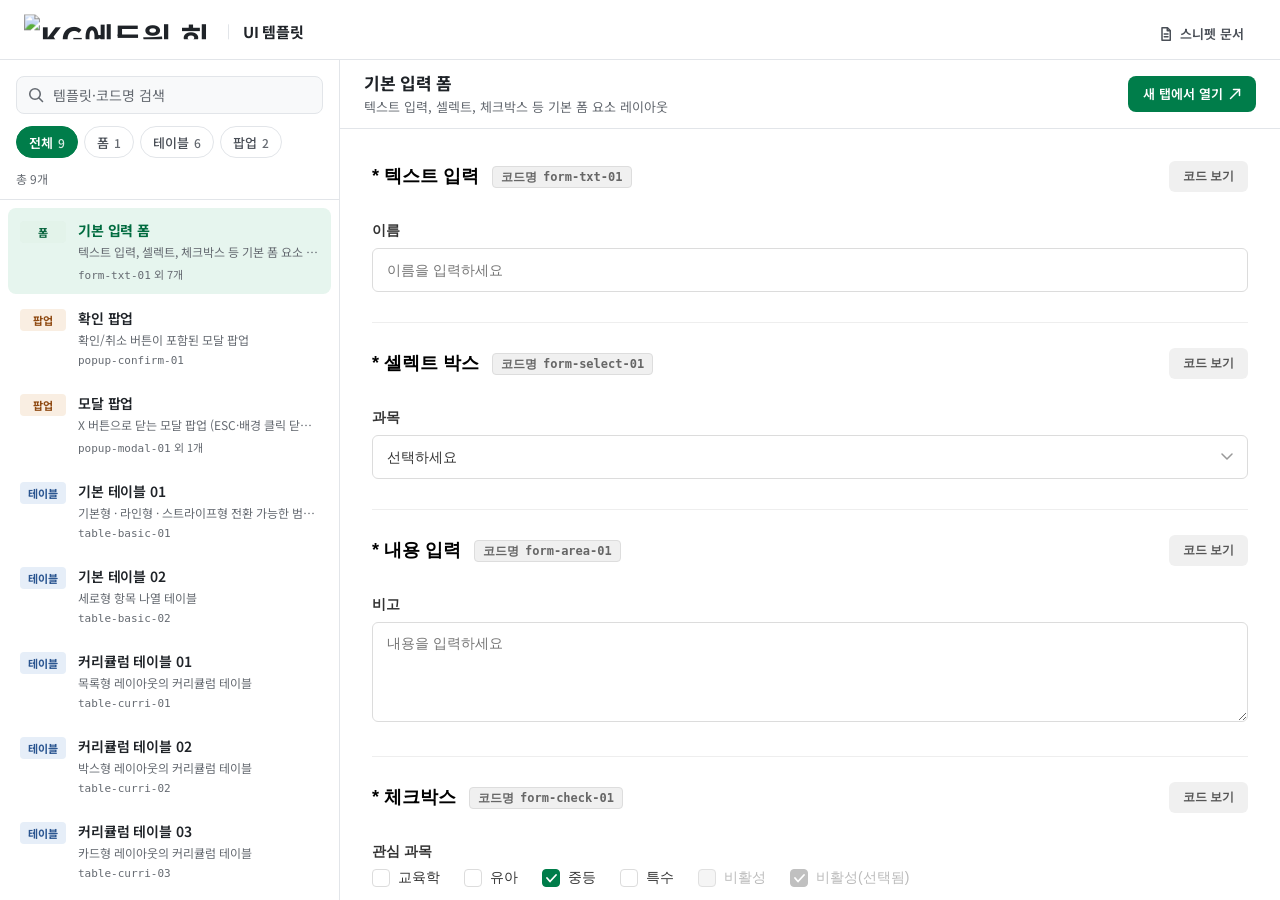
==== commit a41a52cb: "feat: 카탈로그 홈 화면 UI 다듬기 (카테고리 칩, 코드명 검색, 접근성, 반응형) - 카테고리 셀렉트를 칩 탭으로 교체 (카테고리별 개수 표시) - 코드명 검색: templ" ====
--- a/index.html
+++ b/index.html
@@ -4,6 +4,7 @@
   <meta charset="UTF-8">
   <meta name="viewport" content="width=device-width, initial-scale=1.0">
   <title>공통 UI 템플릿 카탈로그</title>
+  <link rel="icon" href="data:image/svg+xml,%3Csvg xmlns='http://www.w3.org/2000/svg' viewBox='0 0 32 32'%3E%3Crect width='32' height='32' rx='8' fill='%23007d4a'/%3E%3Crect x='7' y='7' width='8' height='8' rx='2' fill='%23fff'/%3E%3Crect x='17' y='7' width='8' height='8' rx='2' fill='%23fff' fill-opacity='.55'/%3E%3Crect x='7' y='17' width='18' height='8' rx='2' fill='%23fff' fill-opacity='.8'/%3E%3C/svg%3E">
   <link href="https://fonts.googleapis.com/css2?family=Noto+Sans+KR:wght@100..900&display=swap" rel="stylesheet">
   <link rel="stylesheet" href="css/styleguide.css">
   <link rel="stylesheet" href="css/style.css">
@@ -12,23 +13,45 @@
 
   <!-- 헤더 -->
   <header class="header">
-    <h1 class="logo"><img src="https://www.ssamplus.com/images/main2020/logo.png" alt="KG에듀원 희소쌤플러스"></h1>
+    <h1 class="logo">
+      <img src="https://www.ssamplus.com/images/main2020/logo.png" alt="KG에듀원 희소쌤플러스" width="230" height="30">
+      <span class="logo-sub">UI 템플릿</span>
+    </h1>
+    <a class="header-link" href="https://github.com/millie0519/heeso-ui/blob/main/snippets/ui-templates.md" target="_blank" rel="noopener">
+      <svg width="16" height="16" viewBox="0 0 16 16" fill="none" stroke="currentColor" stroke-width="1.5" stroke-linejoin="round" aria-hidden="true">
+        <path d="M4 1.75h5.5L12.25 4.5v9.75H4z" />
+        <path d="M9.25 1.75V4.75h3" />
+        <line x1="6.25" y1="8" x2="10" y2="8" stroke-linecap="round" />
+        <line x1="6.25" y1="10.75" x2="10" y2="10.75" stroke-linecap="round" />
+      </svg>
+      <span>스니펫 문서</span>
+      <span class="sr-only">(새 탭에서 열림)</span>
+    </a>
   </header>
 
   <!-- 메인 컨텐츠 -->
   <div class="container">
 
     <!-- ===== 좌측 : 목록 패널 ===== -->
-    <aside class="sidebar">
+    <aside class="sidebar" aria-label="템플릿 목록">
       <div class="sidebar-top">
-        <select id="categorySelect" class="category-select">
-          <option value="all">전체</option>
-          <option value="form">폼</option>
-          <option value="table">테이블</option>
-          <option value="popup">팝업</option>
-        </select>
-        <input type="text" id="searchInput" class="search-input" placeholder="템플릿 검색...">
-        <p class="result-count">총 <span id="totalCount"></span>개</p>
+        <div class="search-field">
+          <svg class="search-icon" width="16" height="16" viewBox="0 0 16 16" fill="none" stroke="currentColor" stroke-width="1.6" stroke-linecap="round" aria-hidden="true">
+            <circle cx="7" cy="7" r="5.25" />
+            <line x1="11" y1="11" x2="14.5" y2="14.5" />
+          </svg>
+          <input type="text" id="searchInput" class="search-input" placeholder="템플릿·코드명 검색" aria-label="템플릿·코드명 검색" autocomplete="off">
+          <button type="button" class="search-clear" id="searchClear" aria-label="검색어 지우기" hidden>
+            <svg width="12" height="12" viewBox="0 0 12 12" fill="none" stroke="currentColor" stroke-width="1.6" stroke-linecap="round" aria-hidden="true">
+              <line x1="2" y1="2" x2="10" y2="10" />
+              <line x1="10" y1="2" x2="2" y2="10" />
+            </svg>
+          </button>
+        </div>
+
+        <div class="category-tabs" id="categoryTabs" role="group" aria-label="카테고리"></div>
+
+        <p class="result-count" aria-live="polite">총 <span id="totalCount"></span>개</p>
       </div>
 
       <ul class="template-list" id="templateList"></ul>
@@ -42,15 +65,27 @@
           <p class="preview-desc" id="previewDesc"></p>
         </div>
         <div class="preview-actions">
-          <button class="btn btn-code" id="btnCode">코드 보기</button>
-          <button class="btn btn-open" id="btnOpen">새 탭에서 열기</button>
+          <button type="button" class="btn btn-code" id="btnCode">코드 보기</button>
+          <button type="button" class="btn btn-open" id="btnOpen">
+            새 탭에서 열기
+            <svg width="12" height="12" viewBox="0 0 12 12" fill="none" stroke="currentColor" stroke-width="1.5" stroke-linecap="round" stroke-linejoin="round" aria-hidden="true">
+              <path d="M4.5 1.5h6v6" />
+              <line x1="10.5" y1="1.5" x2="1.5" y2="10.5" />
+            </svg>
+          </button>
         </div>
       </div>
       <div class="preview-body">
-        <iframe id="previewFrame" class="preview-iframe" src="templates/forms/form-basic.html"></iframe>
+        <div class="preview-progress" id="previewProgress" aria-hidden="true"></div>
+        <iframe id="previewFrame" class="preview-iframe" src="templates/forms/form-basic.html" title="템플릿 미리보기"></iframe>
         <!-- 미리보기 파일이 없을 때 표시 -->
-        <div class="preview-empty" id="previewEmpty">
-          <span class="empty-icon">&#128065;</span>
+        <div class="preview-empty hide" id="previewEmpty">
+          <svg width="44" height="44" viewBox="0 0 44 44" fill="none" stroke="currentColor" stroke-width="1.5" stroke-linejoin="round" aria-hidden="true">
+            <rect x="5" y="8" width="34" height="28" rx="3" />
+            <line x1="5" y1="15" x2="39" y2="15" />
+            <line x1="13" y1="22" x2="31" y2="22" stroke-linecap="round" />
+            <line x1="13" y1="28" x2="24" y2="28" stroke-linecap="round" />
+          </svg>
           <p>왼쪽 목록에서 템플릿을 선택하세요</p>
         </div>
       </div>
@@ -59,21 +94,21 @@
   </div>
 
   <!-- 코드 뷰어 모달 -->
-  <div class="code-modal" id="codeModal">
+  <div class="code-modal" id="codeModal" role="dialog" aria-modal="true" aria-labelledby="codeModalTitle">
     <div class="code-modal-inner">
       <div class="code-modal-header">
         <span class="code-modal-title" id="codeModalTitle"></span>
         <div class="code-modal-actions">
-          <button class="btn-copy" id="btnCopy">코드 복사</button>
-          <button class="code-modal-close" id="codeModalClose">
-            <svg width='20' height='20' viewbox='0 0 20 20' stroke-width='1.5' stroke='#aaa' class="d-block">
-              <line x1='2' y1='2' x2='18' y2='18' />
-              <line x1='2' y1='18' x2='18' y2='2' />
+          <button type="button" class="btn-copy" id="btnCopy" aria-live="polite">코드 복사</button>
+          <button type="button" class="code-modal-close" id="codeModalClose" aria-label="코드 보기 닫기">
+            <svg width="18" height="18" viewBox="0 0 20 20" fill="none" stroke="currentColor" stroke-width="1.5" stroke-linecap="round" aria-hidden="true">
+              <line x1="3" y1="3" x2="17" y2="17" />
+              <line x1="3" y1="17" x2="17" y2="3" />
             </svg>
           </button>
         </div>
       </div>
-      <pre class="code-modal-body"><code id="codeModalContent"></code></pre>
+      <pre class="code-modal-body" tabindex="0"><code id="codeModalContent"></code></pre>
     </div>
   </div>
 
--- a/css/style.css
+++ b/css/style.css
@@ -2,6 +2,22 @@
    공통 UI 템플릿 카탈로그 - 목록 + 미리보기
    ======================================== */
 @import './theme.css';
+
+/* 카탈로그 화면 전용 중립색 (템플릿 페이지에는 영향 없음) */
+:root {
+  --ui-bg: #f3f4f6;
+  --ui-surface: #fff;
+  --ui-surface-sunken: #f8f9fa;
+  --ui-text: #1f2328;
+  --ui-text-sub: #4a4f57;
+  --ui-text-muted: #656a71;
+  --ui-border: #e2e5e9;
+  --ui-border-soft: #eef0f2;
+  --ui-control-h: 38px;
+  --ui-radius: 8px;
+  --ui-focus: 0 0 0 3px color-mix(in srgb, var(--prime-color) 28%, transparent);
+  --ui-ease: cubic-bezier(0.22, 1, 0.36, 1);
+}
 
 /* Reset & Base */
 *,
@@ -17,12 +33,14 @@
 }
 
 body {
+  height: 100dvh;
   font-family: "Noto Sans KR", sans-serif;
-  background: #f0f2f5;
-  color: #333;
+  background: var(--ui-bg);
+  color: var(--ui-text);
   display: flex;
   flex-direction: column;
   overflow: hidden;
+  -webkit-font-smoothing: antialiased;
 }
 
 a {
@@ -36,194 +54,432 @@
   margin: 0;
 }
 
+button {
+  font-family: inherit;
+}
+
+::selection {
+  background: var(--prime-bg-active);
+  color: var(--prime-dark);
+}
+
+:focus-visible {
+  outline: 2px solid var(--prime-color);
+  outline-offset: 2px;
+}
+
+/* 스크롤바 */
+.template-list,
+.code-modal-body {
+  scrollbar-width: thin;
+  scrollbar-color: #c9ced4 transparent;
+}
+
+.code-modal-body {
+  scrollbar-color: #555 transparent;
+}
+
 /* ---- Header ---- */
 .header {
-  color: #333;
-  height: 56px;
-  padding: 0 24px;
-  display: flex;
-  align-items: center;
-  justify-content: center;
+  height: 60px;
+  padding: 8px 24px 0; /* 로고 심볼까지 포함한 덩어리가 가운데 오도록 내용을 4px 아래로 */
+  display: flex;
+  align-items: center;
+  justify-content: space-between;
+  gap: 16px;
   flex-shrink: 0;
+  background: var(--ui-surface);
+  border-bottom: 1px solid var(--ui-border);
   z-index: 100;
 }
 
+/* 로고 이미지는 위쪽에 심볼, 아래쪽(높이의 약 77% 지점)에 글자가 있음
+   → 옆 텍스트는 아래 기준으로 맞추고, 묶음 전체를 27% 올려 글자 줄이 헤더 세로 중앙에 오게 함 */
 .logo {
-  font-size: 18px;
+  display: flex;
+  align-items: flex-end;
+  gap: 14px;
+  min-width: 0;
+  transform: translateY(-27%);
+}
+
+.logo img {
+  display: block;
+  width: 190px;
+  height: auto;
+}
+
+.logo-sub {
+  padding-left: 14px;
+  border-left: 1px solid var(--ui-border);
+  font-size: 15px;
   font-weight: 700;
-  letter-spacing: -0.5px;
-  width: 230px;
-}
-.logo img{
-  display: block;
-  width: 100%;
-}
-
-.category-select {
-  width: 100%;
-  height: 39px;
-  padding: 0 36px 0 14px;
-  border: 2px solid #e0e0e0;
-  border-radius: 8px;
+  line-height: 1;
+  letter-spacing: -0.02em;
+  color: var(--ui-text);
+  white-space: nowrap;
+}
+
+.header-link {
+  display: inline-flex;
+  align-items: center;
+  gap: 6px;
+  flex-shrink: 0;
+  height: 34px;
+  padding: 0 12px;
+  border-radius: var(--ui-radius);
   font-size: 13px;
-  font-family: inherit;
-  outline: none;
-  appearance: none;
-  -webkit-appearance: none;
-  background: #fff url("data:image/svg+xml,%3Csvg xmlns='http://www.w3.org/2000/svg' width='12' height='8' viewBox='0 0 12 8'%3E%3Cpath d='M1 1l5 5 5-5' stroke='%23999' stroke-width='1.5' fill='none' stroke-linecap='round' stroke-linejoin='round'/%3E%3C/svg%3E") no-repeat right 12px center;
-  cursor: pointer;
-  margin-bottom: 8px;
-  transition: border-color 0.2s;
-}
-
-.category-select:focus {
-  border-color: var(--prime-color);
+  font-weight: 600;
+  color: var(--ui-text-sub);
+  transition: background-color 0.2s, color 0.2s;
+}
+
+.header-link:hover {
+  background: var(--prime-bg);
+  color: var(--prime-dark);
+}
+
+.sr-only {
+  position: absolute;
+  width: 1px;
+  height: 1px;
+  margin: -1px;
+  overflow: hidden;
+  clip: rect(0 0 0 0);
+  white-space: nowrap;
 }
 
 /* ---- Container (좌우 분할) ---- */
 .container {
   flex: 1;
   display: flex;
+  min-height: 0;
   overflow: hidden;
 }
 
 /* ---- Sidebar (좌측 목록) ---- */
 .sidebar {
-  width: 360px;
-  min-width: 360px;
-  background: #fff;
-  border-right: 1px solid #e0e0e0;
+  width: 340px;
+  min-width: 340px;
+  background: var(--ui-surface);
+  border-right: 1px solid var(--ui-border);
   display: flex;
   flex-direction: column;
   overflow: hidden;
 }
 
 .sidebar-top {
-  padding: 16px;
-  border-bottom: 1px solid #eee;
+  padding: 16px 16px 12px;
+  border-bottom: 1px solid var(--ui-border);
   flex-shrink: 0;
+}
+
+/* 검색 */
+.search-field {
+  position: relative;
+}
+
+.search-icon {
+  position: absolute;
+  top: 50%;
+  left: 12px;
+  transform: translateY(-50%);
+  color: var(--ui-text-muted);
+  pointer-events: none;
 }
 
 .search-input {
   width: 100%;
-  height: 39px;
-  padding: 0 14px;
-  border: 2px solid #e0e0e0;
-  border-radius: 8px;
-  font-size: 13px;
+  height: var(--ui-control-h);
+  padding: 0 36px 0 36px;
+  border: 1px solid var(--ui-border);
+  border-radius: var(--ui-radius);
+  background: var(--ui-surface-sunken);
+  font-size: 14px;
+  font-family: inherit;
+  color: var(--ui-text);
   outline: none;
-  transition: border-color 0.2s;
-
-
-  
+  transition: border-color 0.2s, background-color 0.2s, box-shadow 0.2s;
+}
+
+.search-input::placeholder {
+  color: var(--ui-text-muted);
+}
+
+.search-input:hover {
+  border-color: #cfd4da;
 }
 
 .search-input:focus {
   border-color: var(--prime-color);
+  background: var(--ui-surface);
+  box-shadow: var(--ui-focus);
+}
+
+.search-clear {
+  position: absolute;
+  top: 50%;
+  right: 6px;
+  transform: translateY(-50%);
+  display: flex;
+  align-items: center;
+  justify-content: center;
+  width: 28px;
+  height: 28px;
+  border: none;
+  border-radius: 6px;
+  background: none;
+  color: var(--ui-text-muted);
+  cursor: pointer;
+}
+
+.search-clear[hidden] {
+  display: none;
+}
+.search-clear:hover {
+  background: var(--ui-border-soft);
+  color: var(--ui-text);
+}
+
+/* 카테고리 칩 */
+.category-tabs {
+  display: flex;
+  gap: 6px;
+  margin-top: 12px;
+  overflow-x: auto;
+  scrollbar-width: none;
+}
+
+.category-tabs::-webkit-scrollbar {
+  display: none;
+}
+
+.category-tab {
+  display: inline-flex;
+  align-items: center;
+  gap: 5px;
+  flex-shrink: 0;
+  height: 32px;
+  padding: 0 12px;
+  border: 1px solid var(--ui-border);
+  border-radius: 16px;
+  background: var(--ui-surface);
+  color: var(--ui-text-sub);
+  font-size: 13px;
+  font-weight: 500;
+  cursor: pointer;
+  transition: background-color 0.2s, border-color 0.2s, color 0.2s;
+}
+
+.category-tab:hover {
+  border-color: var(--prime-color);
+  color: var(--prime-dark);
+}
+
+.category-tab .tab-count {
+  font-size: 12px;
+  font-weight: 500;
+  color: var(--ui-text-muted);
+  font-variant-numeric: tabular-nums;
+}
+
+.category-tab[aria-pressed="true"] {
+  border-color: var(--prime-color);
+  background: var(--prime-color);
+  color: #fff;
+  font-weight: 600;
+}
+
+.category-tab[aria-pressed="true"] .tab-count {
+  color: rgba(255, 255, 255, 0.85);
 }
 
 .result-count {
-  margin-top: 8px;
+  margin-top: 12px;
   font-size: 12px;
-  color: #999;
+  color: var(--ui-text-muted);
+  font-variant-numeric: tabular-nums;
 }
 
 /* ---- Template List ---- */
 .template-list {
-  list-style: none;
   flex: 1;
   overflow-y: auto;
+  padding: 8px;
+}
+
+.template-list > li + li {
+  margin-top: 2px;
+}
+
+.template-list > li.hide {
+  display: none;
 }
 
 .template-item {
   display: flex;
   align-items: flex-start;
   gap: 12px;
-  padding: 14px 16px;
-  border-bottom: 1px solid #f0f0f0;
+  width: 100%;
+  padding: 12px;
+  border: none;
+  border-radius: var(--ui-radius);
+  background: none;
+  text-align: left;
+  color: inherit;
   cursor: pointer;
-  transition: background 0.15s;
+  transition: background-color 0.15s;
 }
 
 .template-item:hover {
   background: var(--prime-bg);
 }
 
-.template-item.active {
+.template-item:focus-visible {
+  outline-offset: -2px;
+}
+
+.template-item[aria-current="true"] {
   background: var(--prime-bg-active);
-  border-left: 3px solid var(--prime-color);
-}
-
-.template-item.hide {
-  display: none;
+}
+
+.template-item[aria-current="true"] .item-title {
+  color: var(--prime-dark);
+  font-weight: 700;
 }
 
 /* Badge */
 .item-badge {
   display: inline-block;
+  min-width: 46px;
   padding: 3px 8px;
   border-radius: 4px;
   font-size: 11px;
   font-weight: 700;
+  text-align: center;
   white-space: nowrap;
   flex-shrink: 0;
-  margin-top: 2px;
+  margin-top: 1px;
 }
 
 .badge-form {
-  background: #e8f5e9;
-  color: #2e7d32;
+  background: #e3f3ea;
+  color: #0b6640;
 }
 
 .badge-table {
-  background: #e3f2fd;
-  color: #1565c0;
+  background: #e6eef8;
+  color: #2a5590;
 }
 
 .badge-popup {
-  background: #fff3e0;
-  color: #e65100;
+  background: #f9eee2;
+  color: #8f4a12;
 }
 
 /* Item Info */
 .item-info {
+  flex: 1;
   min-width: 0;
+  overflow: hidden;
 }
 
 .item-title {
+  display: block;
   font-size: 14px;
   font-weight: 600;
-  color: #1a1a2e;
+  color: var(--ui-text);
+  letter-spacing: -0.01em;
+}
+
+.item-desc {
   display: block;
-}
-
-.item-desc {
-  margin-top: 4px;
+  margin-top: 3px;
   font-size: 12px;
-  color: #999;
+  color: var(--ui-text-muted);
   line-height: 1.5;
   overflow: hidden;
   text-overflow: ellipsis;
   white-space: nowrap;
+}
+
+/* 코드명 줄 (검색어와 일치하는 코드명은 강조) */
+.item-codes {
+  display: block;
+  margin-top: 5px;
+  font-size: 11px;
+  font-family: 'Consolas', 'Monaco', monospace;
+  color: var(--ui-text-muted);
+  overflow: hidden;
+  text-overflow: ellipsis;
+  white-space: nowrap;
+}
+
+.item-codes .more {
+  font-family: "Noto Sans KR", sans-serif;
+}
+
+.item-codes mark {
+  padding: 0 1px;
+  border-radius: 2px;
+  background: color-mix(in srgb, var(--prime-color) 18%, transparent);
+  color: var(--prime-dark);
+  font-weight: 700;
+}
+
+/* ---- No Result ---- */
+.no-result {
+  display: flex;
+  flex-direction: column;
+  align-items: center;
+  gap: 12px;
+  padding: 40px 16px;
+  text-align: center;
+  color: var(--ui-text-muted);
+  font-size: 13px;
+  line-height: 1.6;
+}
+
+.no-result strong {
+  color: var(--ui-text);
+  font-weight: 600;
+}
+
+.no-result-reset {
+  height: 32px;
+  padding: 0 14px;
+  border: 1px solid var(--ui-border);
+  border-radius: 6px;
+  background: var(--ui-surface);
+  color: var(--ui-text-sub);
+  font-size: 13px;
+  font-weight: 500;
+  cursor: pointer;
+}
+
+.no-result-reset:hover {
+  border-color: var(--prime-color);
+  color: var(--prime-dark);
 }
 
 /* ---- Preview Panel (우측 미리보기) ---- */
 .preview-panel {
   flex: 1;
+  min-width: 0;
   display: flex;
   flex-direction: column;
   overflow: hidden;
-  background: #f8f9fb;
+  background: var(--ui-surface-sunken);
 }
 
 .preview-header {
-  min-height: 52px;
-  padding: 10px 20px;
+  min-height: 64px;
+  padding: 12px 24px;
   display: flex;
   align-items: center;
   justify-content: space-between;
-  background: #fff;
-  border-bottom: 1px solid #e0e0e0;
+  background: var(--ui-surface);
+  border-bottom: 1px solid var(--ui-border);
   flex-shrink: 0;
   gap: 16px;
 }
@@ -233,15 +489,17 @@
 }
 
 .preview-title {
-  font-size: 15px;
+  font-size: 17px;
   font-weight: 700;
-  color: #1a1a2e;
+  line-height: 1.35;
+  letter-spacing: -0.02em;
+  color: var(--ui-text);
 }
 
 .preview-desc {
   margin-top: 2px;
-  font-size: 12px;
-  color: #999;
+  font-size: 13px;
+  color: var(--ui-text-muted);
   white-space: nowrap;
   overflow: hidden;
   text-overflow: ellipsis;
@@ -254,22 +512,35 @@
 }
 
 .btn {
-  padding: 7px 14px;
-  border: none;
-  border-radius: 6px;
-  font-size: 12px;
+  display: inline-flex;
+  align-items: center;
+  justify-content: center;
+  gap: 6px;
+  height: 36px;
+  padding: 0 14px;
+  border: 1px solid transparent;
+  border-radius: var(--ui-radius);
+  font-size: 13px;
   font-weight: 600;
+  white-space: nowrap;
   cursor: pointer;
-  transition: background 0.2s;
+  transition: background-color 0.2s, border-color 0.2s, color 0.2s;
+}
+
+.btn:active {
+  transform: translateY(1px);
 }
 
 .btn-code {
-  background: #f0f0f0;
-  color: #555;
+  background: var(--ui-surface);
+  border-color: var(--ui-border);
+  color: var(--ui-text-sub);
 }
 
 .btn-code:hover {
-  background: #e0e0e0;
+  border-color: #cfd4da;
+  background: var(--ui-surface-sunken);
+  color: var(--ui-text);
 }
 
 .btn-open {
@@ -289,10 +560,51 @@
 }
 
 .preview-iframe {
+  display: block;
   width: 100%;
   height: 100%;
   border: none;
   background: #fff;
+  transition: opacity 0.35s var(--ui-ease);
+}
+
+/* 템플릿 전환 : 상단 진행 바 + 미리보기 페이드 */
+.preview-iframe.is-loading {
+  opacity: 0;
+  transition-duration: 0.12s;
+}
+
+.preview-progress {
+  position: absolute;
+  top: 0;
+  left: 0;
+  right: 0;
+  height: 2px;
+  background: var(--prime-color);
+  transform: scaleX(0);
+  transform-origin: left;
+  opacity: 0;
+  pointer-events: none;
+  z-index: 2;
+}
+
+.preview-progress.is-loading {
+  opacity: 1;
+  transform: scaleX(0.8);
+  transition: transform 1.6s var(--ui-ease);
+}
+
+.preview-progress.is-done {
+  opacity: 0;
+  transform: scaleX(1);
+  transition: transform 0.2s ease-out, opacity 0.3s 0.2s;
+}
+
+@media (prefers-reduced-motion: reduce) {
+  .preview-iframe,
+  .preview-progress {
+    transition: none !important;
+  }
 }
 
 .preview-empty {
@@ -302,17 +614,17 @@
   flex-direction: column;
   align-items: center;
   justify-content: center;
-  gap: 12px;
-  color: #bbb;
-  background: #f8f9fb;
+  gap: 14px;
+  color: var(--ui-text-muted);
+  background: var(--ui-surface-sunken);
+}
+
+.preview-empty svg {
+  color: #b4bac2;
 }
 
 .preview-empty.hide {
   display: none;
-}
-
-.empty-icon {
-  font-size: 48px;
 }
 
 .preview-empty p {
@@ -324,7 +636,8 @@
   display: none;
   position: fixed;
   inset: 0;
-  background: rgba(0, 0, 0, 0.5);
+  padding: 24px;
+  background: rgba(17, 20, 24, 0.55);
   z-index: 1000;
   align-items: center;
   justify-content: center;
@@ -336,43 +649,68 @@
 
 .code-modal-inner {
   background: #1e1e1e;
-  border-radius: 10px;
-  width: 80%;
+  border-radius: 12px;
+  width: 100%;
   max-width: 900px;
   max-height: 80vh;
+  max-height: 80dvh;
   display: flex;
   flex-direction: column;
   overflow: hidden;
+  box-shadow: 0 24px 60px rgba(0, 0, 0, 0.35);
+}
+
+.code-modal.show .code-modal-inner {
+  animation: codeModalIn 0.35s var(--ui-ease);
+}
+
+@keyframes codeModalIn {
+  from { opacity: 0; transform: translateY(12px) scale(0.985); }
+  to   { opacity: 1; transform: none; }
+}
+
+@media (prefers-reduced-motion: reduce) {
+  .code-modal.show .code-modal-inner { animation: none; }
 }
 
 .code-modal-header {
   display: flex;
   align-items: center;
   justify-content: space-between;
-  padding: 12px 20px;
+  gap: 12px;
+  padding: 10px 12px 10px 20px;
   background: #2d2d2d;
   flex-shrink: 0;
 }
 
 .code-modal-title {
+  min-width: 0;
   font-size: 13px;
-  color: #ccc;
+  font-family: 'Consolas', 'Monaco', monospace;
+  color: #c8c8c8;
+  white-space: nowrap;
+  overflow: hidden;
+  text-overflow: ellipsis;
 }
 
 .code-modal-actions {
   display: flex;
   align-items: center;
-  gap: 10px;
+  gap: 4px;
+  flex-shrink: 0;
 }
 
 .btn-copy {
-  padding: 5px 12px;
+  height: 32px;
+  padding: 0 14px;
   background: var(--prime-color);
   color: #fff;
   border: none;
-  border-radius: 5px;
-  font-size: 12px;
+  border-radius: 6px;
+  font-size: 13px;
+  font-weight: 600;
   cursor: pointer;
+  transition: background-color 0.2s;
 }
 
 .btn-copy:hover {
@@ -384,13 +722,25 @@
 }
 
 .code-modal-close {
+  display: flex;
+  align-items: center;
+  justify-content: center;
+  width: 36px;
+  height: 36px;
+  border: none;
+  border-radius: 6px;
   background: none;
-  border: none;
+  color: #aaa;
   cursor: pointer;
 }
 
-.code-modal-close:hover svg {
-  stroke: #fff !important;
+.code-modal-close:hover {
+  background: rgba(255, 255, 255, 0.08);
+  color: #fff;
+}
+
+.code-modal :focus-visible {
+  outline-color: #6fd3a4;
 }
 
 .code-modal-body {
@@ -403,18 +753,48 @@
   line-height: 1.6;
   color: #d4d4d4;
   white-space: pre;
-}
-
-/* ---- No Result ---- */
-.no-result {
-  text-align: center;
-  padding: 40px 16px;
-  color: #aaa;
-  font-size: 13px;
+  tab-size: 2;
+}
+
+.code-modal-body:focus-visible {
+  outline-offset: -2px;
 }
 
 /* ---- Responsive ---- */
+@media (max-width: 1024px) {
+  .sidebar {
+    width: 300px;
+    min-width: 300px;
+  }
+
+  .preview-header {
+    padding: 12px 20px;
+  }
+}
+
 @media (max-width: 768px) {
+  .header {
+    height: 52px;
+    padding: 8px 12px 0 16px;
+  }
+
+  .logo {
+    gap: 10px;
+  }
+
+  .logo img {
+    width: 140px;
+  }
+
+  .logo-sub {
+    padding-left: 10px;
+    font-size: 13px;
+  }
+
+  .header-link {
+    padding: 0 8px;
+    font-size: 12px;
+  }
   .container {
     flex-direction: column;
   }
@@ -423,7 +803,83 @@
     width: 100%;
     min-width: 100%;
     max-height: 40vh;
+    max-height: 40dvh;
     border-right: none;
-    border-bottom: 5px solid #e0e0e0;
-  }
-}
+    border-bottom: 1px solid var(--ui-border);
+    box-shadow: 0 2px 6px rgba(17, 20, 24, 0.06);
+    z-index: 1;
+  }
+
+  .sidebar-top {
+    padding: 12px 16px 10px;
+  }
+
+  .search-input {
+    height: 40px;
+    font-size: 16px; /* iOS 입력 시 확대 방지 */
+  }
+
+  .category-tabs {
+    margin: 10px -16px 0;
+    padding: 0 16px;
+  }
+
+  .category-tab {
+    height: 36px;
+    padding: 0 14px;
+  }
+
+  .result-count {
+    margin-top: 10px;
+  }
+
+  .template-item {
+    padding: 11px 12px;
+  }
+
+  .preview-header {
+    flex-wrap: wrap;
+    padding: 12px 16px;
+    gap: 10px;
+  }
+
+  .preview-title-wrap {
+    flex: 1 1 100%;
+  }
+
+  .preview-title {
+    font-size: 16px;
+  }
+
+  /* 좁은 화면에서는 미리보기 공간을 위해 설명 숨김 (목록에서 확인 가능) */
+  .preview-desc {
+    display: none;
+  }
+
+  .preview-actions {
+    flex: 1 1 100%;
+  }
+
+  .preview-actions .btn {
+    flex: 1;
+    height: 40px;
+  }
+
+  .code-modal {
+    padding: 12px;
+  }
+
+  .code-modal-inner {
+    max-height: calc(100vh - 24px);
+    max-height: calc(100dvh - 24px);
+  }
+
+  .code-modal-header {
+    padding-left: 16px;
+  }
+
+  .code-modal-body {
+    padding: 16px;
+    font-size: 12px;
+  }
+}
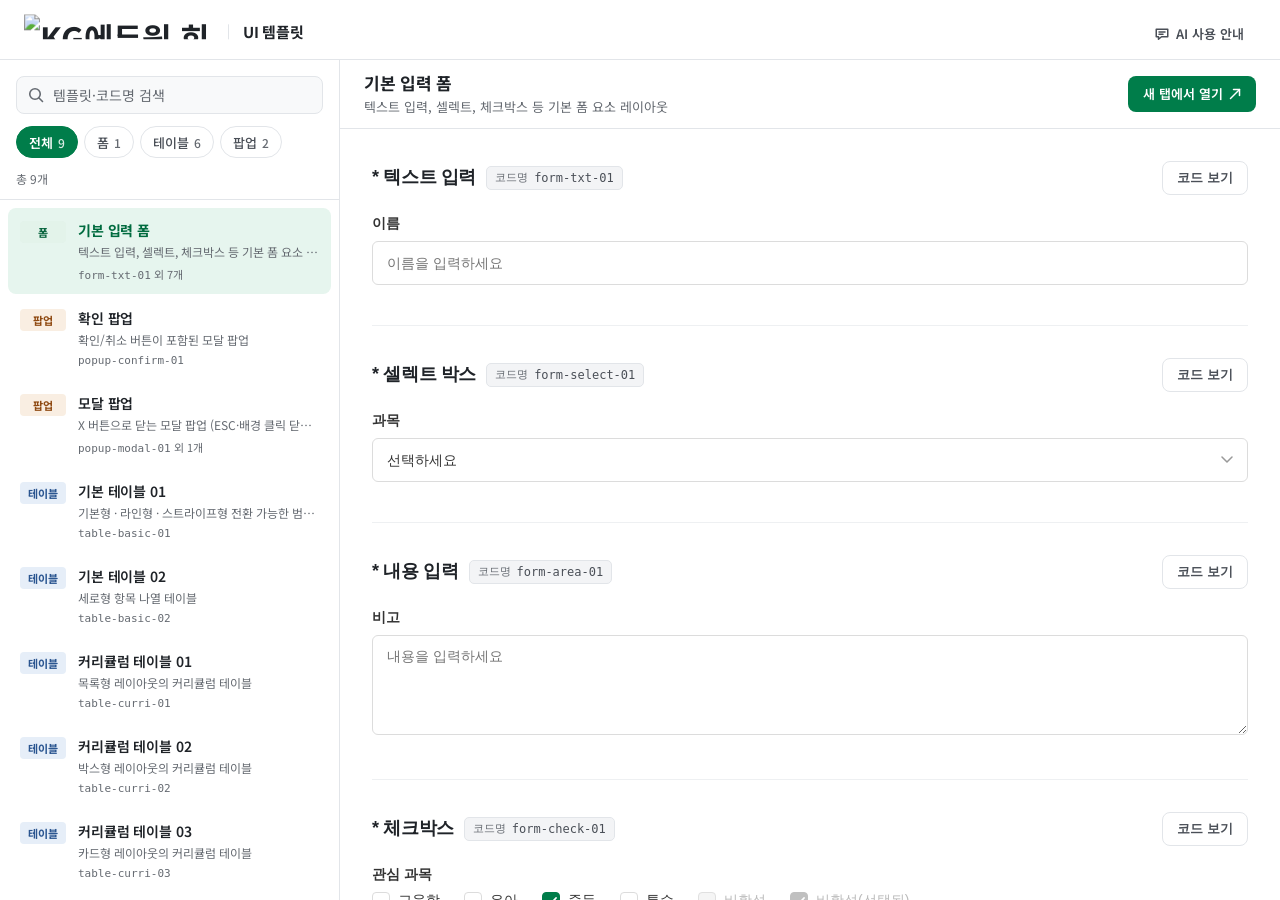
==== commit 5380b6d3: "feat: 카탈로그에 AI 사용 안내 창 추가 (#guide) - 헤더 "스니펫 문서" 링크를 "AI 사용 안내" 버튼으로 교체, 주소에 #guide를 붙이면 바로 열림 - 탭 3" ====
--- a/index.html
+++ b/index.html
@@ -17,16 +17,14 @@
       <img src="https://www.ssamplus.com/images/main2020/logo.png" alt="KG에듀원 희소쌤플러스" width="230" height="30">
       <span class="logo-sub">UI 템플릿</span>
     </h1>
-    <a class="header-link" href="https://github.com/millie0519/heeso-ui/blob/main/snippets/ui-templates.md" target="_blank" rel="noopener">
+    <button type="button" class="header-link" id="btnGuide" aria-haspopup="dialog">
       <svg width="16" height="16" viewBox="0 0 16 16" fill="none" stroke="currentColor" stroke-width="1.5" stroke-linejoin="round" aria-hidden="true">
-        <path d="M4 1.75h5.5L12.25 4.5v9.75H4z" />
-        <path d="M9.25 1.75V4.75h3" />
-        <line x1="6.25" y1="8" x2="10" y2="8" stroke-linecap="round" />
-        <line x1="6.25" y1="10.75" x2="10" y2="10.75" stroke-linecap="round" />
+        <path d="M2.25 3.25h11.5v7.5H7.5l-3 2.5v-2.5H2.25z" />
+        <line x1="5" y1="6" x2="11" y2="6" stroke-linecap="round" />
+        <line x1="5" y1="8.25" x2="9" y2="8.25" stroke-linecap="round" />
       </svg>
-      <span>스니펫 문서</span>
-      <span class="sr-only">(새 탭에서 열림)</span>
-    </a>
+      <span>AI 사용 안내</span>
+    </button>
   </header>
 
   <!-- 메인 컨텐츠 -->
@@ -112,6 +110,127 @@
     </div>
   </div>
 
+  <!-- AI 사용 안내 모달 (주소 끝에 #guide를 붙이면 바로 열림) -->
+  <div class="guide-modal" id="guideModal" role="dialog" aria-modal="true" aria-labelledby="guideTitle">
+    <div class="guide-inner">
+      <div class="guide-header">
+        <div class="guide-heading">
+          <h2 class="guide-title" id="guideTitle">AI로 스니펫 사용하기</h2>
+          <p class="guide-lead">쓰는 AI에 문서를 연결하면 코드명 한마디로 스니펫을 넣을 수 있어요.<br>예) <code>form-radio-01 추가해줘. 항목은 학생/교사/학부모</code></p>
+        </div>
+        <button type="button" class="guide-close" id="guideClose" aria-label="AI 사용 안내 닫기">
+          <svg width="18" height="18" viewBox="0 0 20 20" fill="none" stroke="currentColor" stroke-width="1.5" stroke-linecap="round" aria-hidden="true">
+            <line x1="3" y1="3" x2="17" y2="17" />
+            <line x1="3" y1="17" x2="17" y2="3" />
+          </svg>
+        </button>
+      </div>
+
+      <div class="guide-tabs" role="tablist" aria-label="사용하는 AI">
+        <button type="button" class="guide-tab" role="tab" id="guideTabClaude" aria-controls="guidePanelClaude" aria-selected="true">Claude Code</button>
+        <button type="button" class="guide-tab" role="tab" id="guideTabTools" aria-controls="guidePanelTools" aria-selected="false" tabindex="-1">Cursor·기타 도구</button>
+        <button type="button" class="guide-tab" role="tab" id="guideTabChat" aria-controls="guidePanelChat" aria-selected="false" tabindex="-1">채팅 AI</button>
+      </div>
+
+      <div class="guide-body">
+        <!-- Claude Code : 스킬 설치 -->
+        <section class="guide-panel" role="tabpanel" id="guidePanelClaude" aria-labelledby="guideTabClaude">
+          <ol class="guide-steps">
+            <li>
+              <strong class="guide-step-title">스킬 설치 (한 번만)</strong>
+              <p>터미널에서 아래 명령을 실행하세요. 내 컴퓨터의 모든 프로젝트에서 쓸 수 있어요.</p>
+              <div class="guide-os" role="group" aria-label="운영체제">
+                <button type="button" class="guide-os-btn" data-os="unix" aria-pressed="true">macOS · Linux</button>
+                <button type="button" class="guide-os-btn" data-os="win" aria-pressed="false">Windows<span class="guide-os-extra"> (PowerShell)</span></button>
+              </div>
+              <div class="guide-cmd" data-os-cmd="unix" data-label="터미널">
+                <pre><code>mkdir -p ~/.claude/skills/heeso-ui && \
+  curl -fsSL https://raw.githubusercontent.com/millie0519/heeso-ui/main/skill/SKILL.md \
+  -o ~/.claude/skills/heeso-ui/SKILL.md && \
+  curl -fsSL https://raw.githubusercontent.com/millie0519/heeso-ui/main/snippets/ui-templates.md \
+  -o ~/.claude/skills/heeso-ui/ui-templates.md</code></pre>
+                <button type="button" class="guide-copy" data-copy="cmd">복사</button>
+              </div>
+              <div class="guide-cmd" data-os-cmd="win" data-label="PowerShell" hidden>
+                <pre><code>$d = "$HOME\.claude\skills\heeso-ui"; New-Item -ItemType Directory -Force $d | Out-Null
+Invoke-WebRequest -UseBasicParsing https://raw.githubusercontent.com/millie0519/heeso-ui/main/skill/SKILL.md -OutFile "$d\SKILL.md"
+Invoke-WebRequest -UseBasicParsing https://raw.githubusercontent.com/millie0519/heeso-ui/main/snippets/ui-templates.md -OutFile "$d\ui-templates.md"</code></pre>
+                <button type="button" class="guide-copy" data-copy="cmd">복사</button>
+              </div>
+            </li>
+            <li>
+              <strong class="guide-step-title">코드명으로 요청</strong>
+              <p>Claude Code에서 코드명을 말하면 스킬이 자동으로 켜져 프로젝트 파일에 넣어 줘요. <code>/heeso-ui</code>로 직접 부를 수도 있어요.</p>
+            </li>
+            <li>
+              <strong class="guide-step-title">업데이트</strong>
+              <p>스니펫이 추가·수정되면 같은 명령을 다시 실행하세요. 최신 파일로 덮어써요.</p>
+            </li>
+          </ol>
+        </section>
+
+        <!-- Cursor·기타 도구 : 파일 다운로드 -->
+        <section class="guide-panel" role="tabpanel" id="guidePanelTools" aria-labelledby="guideTabTools" hidden>
+          <ol class="guide-steps">
+            <li>
+              <strong class="guide-step-title">문서 내려받기</strong>
+              <p>스니펫과 적용 규칙이 담긴 파일 하나예요.</p>
+              <a class="btn btn-open guide-action" href="snippets/ui-templates.md" download="ui-templates.md">
+                <svg width="14" height="14" viewBox="0 0 14 14" fill="none" stroke="currentColor" stroke-width="1.5" stroke-linecap="round" stroke-linejoin="round" aria-hidden="true">
+                  <path d="M7 1.75v7.5M3.75 6.25 7 9.5l3.25-3.25M2 12.25h10" />
+                </svg>
+                ui-templates.md 다운로드
+              </a>
+            </li>
+            <li>
+              <strong class="guide-step-title">프로젝트에 넣고 연결</strong>
+              <ul class="guide-list">
+                <li><b>Cursor</b> 프로젝트에 넣고 채팅에서 <code>@ui-templates.md</code>로 참조하거나, <code>.cursor/rules/</code>에 규칙 파일로 등록</li>
+                <li><b>GitHub Copilot</b> 채팅에서 <code>#file:ui-templates.md</code>로 참조</li>
+                <li><b>Claude Code (스킬 대신)</b> <code>CLAUDE.md</code>에 <code>@ui-templates.md</code> 한 줄 추가</li>
+              </ul>
+            </li>
+            <li>
+              <strong class="guide-step-title">업데이트</strong>
+              <p>받은 파일은 그 시점 내용이에요. 아래 업데이트 날짜가 바뀌면 다시 내려받으세요.</p>
+            </li>
+          </ol>
+        </section>
+
+        <!-- 채팅 AI : 전체 복사 -->
+        <section class="guide-panel" role="tabpanel" id="guidePanelChat" aria-labelledby="guideTabChat" hidden>
+          <ol class="guide-steps">
+            <li>
+              <strong class="guide-step-title">문서 전체 복사</strong>
+              <p>ChatGPT, Claude, Gemini 등 쓰는 AI 채팅에 붙여 넣을 문서예요.</p>
+              <button type="button" class="btn btn-open guide-action" data-copy="doc">
+                <svg width="14" height="14" viewBox="0 0 14 14" fill="none" stroke="currentColor" stroke-width="1.5" stroke-linejoin="round" aria-hidden="true">
+                  <rect x="4.25" y="4.25" width="8" height="8" rx="1.5" />
+                  <path d="M9.75 4.25V2.75a1 1 0 0 0-1-1h-6a1 1 0 0 0-1 1v6a1 1 0 0 0 1 1h1.5" />
+                </svg>
+                <span class="guide-action-label">문서 전체 복사</span>
+              </button>
+            </li>
+            <li>
+              <strong class="guide-step-title">채팅에 붙여넣기</strong>
+              <p>새 대화에 붙여 넣으면 AI가 "문서를 확인했습니다"라고 답해요.</p>
+            </li>
+            <li>
+              <strong class="guide-step-title">코드명으로 요청</strong>
+              <p>AI가 코드를 보여 주면 복사해서 쓰세요. 내 코드를 함께 붙여 넣으면 그 안에 넣은 결과를 받을 수 있어요.</p>
+            </li>
+          </ol>
+          <p class="guide-note">붙여 넣기가 너무 길다고 나오면, 다운로드한 파일을 채팅에 첨부해도 돼요.</p>
+        </section>
+      </div>
+
+      <div class="guide-footer">
+        <span class="guide-meta" id="guideMeta">문서 정보를 불러오는 중…</span>
+        <a class="guide-source" href="snippets/ui-templates.md" target="_blank" rel="noopener">원문 보기<span class="sr-only"> (새 탭에서 열림)</span></a>
+      </div>
+    </div>
+  </div>
+
   <script src="https://code.jquery.com/jquery-3.7.1.min.js"></script>
   <script src="js/templates.js"></script>
   <script src="js/main.js"></script>
--- a/css/style.css
+++ b/css/style.css
@@ -58,6 +58,11 @@
   font-family: inherit;
 }
 
+/* <pre> 안 <code>가 브라우저 기본 고정폭 글꼴(한국어 Windows는 굴림체 → \ 가 ₩로 보임)을 쓰지 않도록 */
+pre code {
+  font-family: inherit;
+}
+
 ::selection {
   background: var(--prime-bg-active);
   color: var(--prime-dark);
@@ -128,9 +133,12 @@
   height: 34px;
   padding: 0 12px;
   border-radius: var(--ui-radius);
+  border: none;
+  background: none;
   font-size: 13px;
   font-weight: 600;
   color: var(--ui-text-sub);
+  cursor: pointer;
   transition: background-color 0.2s, color 0.2s;
 }
 
@@ -760,6 +768,377 @@
   outline-offset: -2px;
 }
 
+/* ---- AI 사용 안내 모달 ---- */
+.guide-modal {
+  display: none;
+  position: fixed;
+  inset: 0;
+  padding: 24px;
+  background: rgba(17, 20, 24, 0.55);
+  z-index: 1000;
+  align-items: center;
+  justify-content: center;
+}
+
+.guide-modal.show {
+  display: flex;
+}
+
+.guide-inner {
+  display: flex;
+  flex-direction: column;
+  width: 100%;
+  max-width: 640px;
+  max-height: 86vh;
+  max-height: 86dvh;
+  overflow: hidden;
+  border-radius: 14px;
+  background: var(--ui-surface);
+  box-shadow: 0 24px 60px rgba(17, 20, 24, 0.25);
+}
+
+.guide-modal.show .guide-inner {
+  animation: codeModalIn 0.35s var(--ui-ease);
+}
+
+@media (prefers-reduced-motion: reduce) {
+  .guide-modal.show .guide-inner { animation: none; }
+}
+
+.guide-header {
+  display: flex;
+  align-items: flex-start;
+  justify-content: space-between;
+  gap: 16px;
+  padding: 24px 20px 0 28px;
+}
+
+.guide-title {
+  font-size: 20px;
+  font-weight: 700;
+  line-height: 1.35;
+  letter-spacing: -0.02em;
+  color: var(--ui-text);
+}
+
+.guide-lead {
+  margin-top: 6px;
+  font-size: 14px;
+  line-height: 1.65;
+  color: var(--ui-text-sub);
+  word-break: keep-all;
+}
+
+.guide-close {
+  display: flex;
+  align-items: center;
+  justify-content: center;
+  flex-shrink: 0;
+  width: 36px;
+  height: 36px;
+  margin-top: -4px;
+  border: none;
+  border-radius: 8px;
+  background: none;
+  color: var(--ui-text-muted);
+  cursor: pointer;
+}
+
+.guide-close:hover {
+  background: var(--ui-border-soft);
+  color: var(--ui-text);
+}
+
+/* 안내 안의 인라인 코드 */
+.guide-inner :not(pre) > code {
+  padding: 1px 6px;
+  border-radius: 4px;
+  background: var(--ui-bg);
+  font-family: 'Consolas', 'Monaco', monospace;
+  font-size: 12.5px;
+  color: var(--ui-text);
+  overflow-wrap: anywhere;
+}
+
+/* 탭 : 카테고리 칩과 같은 모양 */
+.guide-tabs {
+  display: flex;
+  gap: 6px;
+  padding: 18px 28px 16px;
+  border-bottom: 1px solid var(--ui-border);
+  overflow-x: auto;
+  scrollbar-width: none;
+}
+
+.guide-tabs::-webkit-scrollbar {
+  display: none;
+}
+
+.guide-tab {
+  flex-shrink: 0;
+  height: 34px;
+  padding: 0 14px;
+  border: 1px solid var(--ui-border);
+  border-radius: 17px;
+  background: var(--ui-surface);
+  color: var(--ui-text-sub);
+  font-size: 13px;
+  font-weight: 500;
+  cursor: pointer;
+  transition: background-color 0.2s, border-color 0.2s, color 0.2s;
+}
+
+.guide-tab:hover {
+  border-color: var(--prime-color);
+  color: var(--prime-dark);
+}
+
+.guide-tab[aria-selected="true"] {
+  border-color: var(--prime-color);
+  background: var(--prime-color);
+  color: #fff;
+  font-weight: 600;
+}
+
+.guide-body {
+  flex: 1;
+  min-height: 0;
+  overflow-y: auto;
+  padding: 24px 28px 8px;
+  scrollbar-width: thin;
+  scrollbar-color: #c9ced4 transparent;
+}
+
+.guide-panel[hidden] {
+  display: none;
+}
+
+/* 단계 목록 */
+.guide-steps {
+  counter-reset: guide-step;
+}
+
+.guide-steps > li {
+  position: relative;
+  padding: 0 0 24px 40px;
+  counter-increment: guide-step;
+}
+
+.guide-steps > li::before {
+  content: counter(guide-step);
+  position: absolute;
+  top: -1px;
+  left: 0;
+  display: flex;
+  align-items: center;
+  justify-content: center;
+  width: 26px;
+  height: 26px;
+  border-radius: 50%;
+  background: var(--prime-bg-active);
+  color: var(--prime-dark);
+  font-size: 13px;
+  font-weight: 700;
+}
+
+/* 단계 사이 세로 연결선 */
+.guide-steps > li:not(:last-child)::after {
+  content: '';
+  position: absolute;
+  top: 31px;
+  bottom: 5px;
+  left: 12.5px;
+  width: 1px;
+  background: var(--ui-border);
+}
+
+.guide-step-title {
+  display: block;
+  font-size: 15px;
+  font-weight: 700;
+  line-height: 24px;
+  color: var(--ui-text);
+}
+
+.guide-steps p {
+  margin-top: 4px;
+  font-size: 14px;
+  line-height: 1.65;
+  color: var(--ui-text-sub);
+  word-break: keep-all;
+}
+
+.guide-list {
+  margin-top: 6px;
+}
+
+.guide-list li {
+  position: relative;
+  padding-left: 12px;
+  font-size: 14px;
+  line-height: 1.65;
+  color: var(--ui-text-sub);
+  word-break: keep-all;
+}
+
+.guide-list li + li {
+  margin-top: 6px;
+}
+
+.guide-list li::before {
+  content: '';
+  position: absolute;
+  top: 11px;
+  left: 0;
+  width: 4px;
+  height: 4px;
+  border-radius: 50%;
+  background: var(--ui-text-muted);
+}
+
+.guide-list b {
+  margin-right: 4px;
+  font-weight: 600;
+  color: var(--ui-text);
+}
+
+.guide-action {
+  margin-top: 12px;
+  text-decoration: none;
+}
+
+.guide-action.copied {
+  background: #555;
+}
+
+.guide-note {
+  margin: 0 0 16px;
+  padding: 12px 14px;
+  border-radius: var(--ui-radius);
+  background: var(--ui-surface-sunken);
+  font-size: 13px;
+  line-height: 1.6;
+  color: var(--ui-text-sub);
+  word-break: keep-all;
+}
+
+/* 운영체제 선택 + 설치 명령 */
+.guide-os {
+  display: inline-flex;
+  gap: 4px;
+  margin-top: 12px;
+  padding: 4px;
+  border-radius: 10px;
+  background: var(--ui-bg);
+}
+
+.guide-os-btn {
+  height: 30px;
+  padding: 0 12px;
+  border: none;
+  border-radius: 7px;
+  background: none;
+  color: var(--ui-text-sub);
+  font-size: 13px;
+  font-weight: 500;
+  cursor: pointer;
+}
+
+.guide-os-btn[aria-pressed="true"] {
+  background: var(--ui-surface);
+  color: var(--prime-dark);
+  font-weight: 700;
+  box-shadow: 0 1px 3px rgba(17, 20, 24, 0.12);
+}
+
+.guide-cmd {
+  position: relative;
+  margin-top: 10px;
+  border-radius: 10px;
+  background: #1e1e1e;
+}
+
+.guide-cmd[hidden] {
+  display: none;
+}
+
+.guide-cmd::before {
+  content: attr(data-label);
+  position: absolute;
+  top: 16px;
+  left: 16px;
+  font-size: 12px;
+  font-family: 'Consolas', 'Monaco', monospace;
+  color: #9a9a9a;
+}
+
+/* 명령 위쪽에 복사 버튼 자리를 두어 글자와 겹치지 않게 */
+.guide-cmd pre {
+  margin: 0;
+  padding: 48px 16px 16px;
+  overflow-x: auto;
+  font-family: 'Consolas', 'Monaco', monospace;
+  font-size: 12.5px;
+  line-height: 1.7;
+  color: #d4d4d4;
+  white-space: pre;
+  scrollbar-width: thin;
+  scrollbar-color: #555 transparent;
+}
+
+.guide-copy {
+  position: absolute;
+  top: 10px;
+  right: 10px;
+  height: 30px;
+  padding: 0 12px;
+  border: none;
+  border-radius: 6px;
+  background: var(--prime-color);
+  color: #fff;
+  font-size: 12px;
+  font-weight: 600;
+  cursor: pointer;
+  transition: background-color 0.2s;
+}
+
+.guide-copy:hover {
+  background: var(--prime-dark);
+}
+
+.guide-copy.copied {
+  background: #555;
+}
+
+.guide-copy:focus-visible {
+  outline-color: #6fd3a4;
+}
+
+.guide-footer {
+  display: flex;
+  align-items: center;
+  justify-content: space-between;
+  gap: 12px;
+  padding: 14px 28px;
+  border-top: 1px solid var(--ui-border);
+  background: var(--ui-surface-sunken);
+}
+
+.guide-meta {
+  font-size: 12px;
+  color: var(--ui-text-muted);
+  font-variant-numeric: tabular-nums;
+}
+
+.guide-source {
+  flex-shrink: 0;
+  font-size: 13px;
+  font-weight: 600;
+  color: var(--prime-dark);
+  text-decoration: underline;
+  text-underline-offset: 3px;
+}
+
 /* ---- Responsive ---- */
 @media (max-width: 1024px) {
   .sidebar {
@@ -883,3 +1262,72 @@
     font-size: 12px;
   }
 }
+
+/* AI 사용 안내 : 좁은 화면에서는 전체 화면 */
+@media (max-width: 600px) {
+  .guide-modal {
+    padding: 0;
+  }
+
+  .guide-inner {
+    max-width: none;
+    height: 100%;
+    max-height: none;
+    border-radius: 0;
+  }
+
+  .guide-header {
+    padding: 18px 12px 0 16px;
+  }
+
+  .guide-title {
+    font-size: 18px;
+  }
+
+  .guide-lead {
+    font-size: 13px;
+  }
+
+  .guide-tabs {
+    padding: 14px 16px 12px;
+  }
+
+  .guide-tab {
+    height: 36px;
+  }
+
+  .guide-body {
+    padding: 20px 16px 4px;
+  }
+
+  .guide-steps > li {
+    padding-left: 36px;
+  }
+
+  .guide-os {
+    display: flex;
+  }
+
+  .guide-os-btn {
+    flex: 1;
+    height: 34px;
+  }
+
+  .guide-cmd pre {
+    padding: 48px 14px 14px;
+    font-size: 12px;
+  }
+
+  .guide-os-extra {
+    display: none;
+  }
+
+  .guide-action {
+    width: 100%;
+    height: 42px;
+  }
+
+  .guide-footer {
+    padding: 12px 16px;
+  }
+}
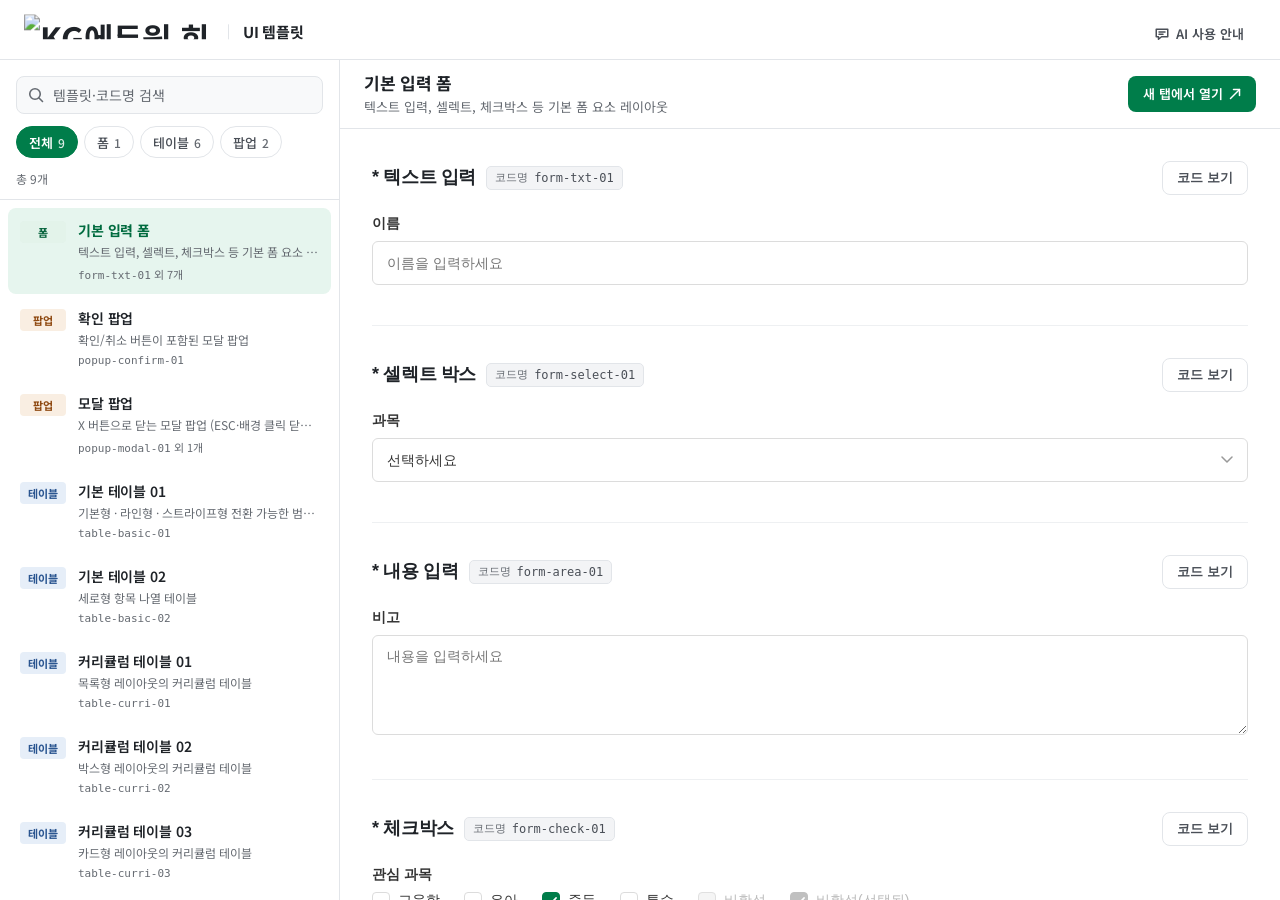
==== commit 07f25899: "feat: AI 연동 테스트 시나리오 페이지 추가 (test.html, 10/21 결과 반영) - 동작 구조(템플릿 → 문서 생성 → 도구별 연결 → 코드명 요청 → 적용)와 Cl" ====
--- a/index.html
+++ b/index.html
@@ -226,7 +226,10 @@
 
       <div class="guide-footer">
         <span class="guide-meta" id="guideMeta">문서 정보를 불러오는 중…</span>
-        <a class="guide-source" href="snippets/ui-templates.md" target="_blank" rel="noopener">원문 보기<span class="sr-only"> (새 탭에서 열림)</span></a>
+        <span class="guide-links">
+          <a class="guide-source" href="test.html">테스트 시나리오</a>
+          <a class="guide-source" href="snippets/ui-templates.md" target="_blank" rel="noopener">원문 보기<span class="sr-only"> (새 탭에서 열림)</span></a>
+        </span>
       </div>
     </div>
   </div>
--- a/css/style.css
+++ b/css/style.css
@@ -1,23 +1,8 @@
 /* ========================================
    공통 UI 템플릿 카탈로그 - 목록 + 미리보기
    ======================================== */
-@import './theme.css';
-
-/* 카탈로그 화면 전용 중립색 (템플릿 페이지에는 영향 없음) */
-:root {
-  --ui-bg: #f3f4f6;
-  --ui-surface: #fff;
-  --ui-surface-sunken: #f8f9fa;
-  --ui-text: #1f2328;
-  --ui-text-sub: #4a4f57;
-  --ui-text-muted: #656a71;
-  --ui-border: #e2e5e9;
-  --ui-border-soft: #eef0f2;
-  --ui-control-h: 38px;
-  --ui-radius: 8px;
-  --ui-focus: 0 0 0 3px color-mix(in srgb, var(--prime-color) 28%, transparent);
-  --ui-ease: cubic-bezier(0.22, 1, 0.36, 1);
-}
+/* 색·간격 토큰은 test.html과 함께 쓰는 ui-tokens.css에 있음 */
+@import './ui-tokens.css';
 
 /* Reset & Base */
 *,
@@ -1130,6 +1115,12 @@
   font-variant-numeric: tabular-nums;
 }
 
+.guide-links {
+  display: flex;
+  flex-shrink: 0;
+  gap: 14px;
+}
+
 .guide-source {
   flex-shrink: 0;
   font-size: 13px;
@@ -1328,6 +1319,7 @@
   }
 
   .guide-footer {
+    flex-wrap: wrap;
     padding: 12px 16px;
   }
 }
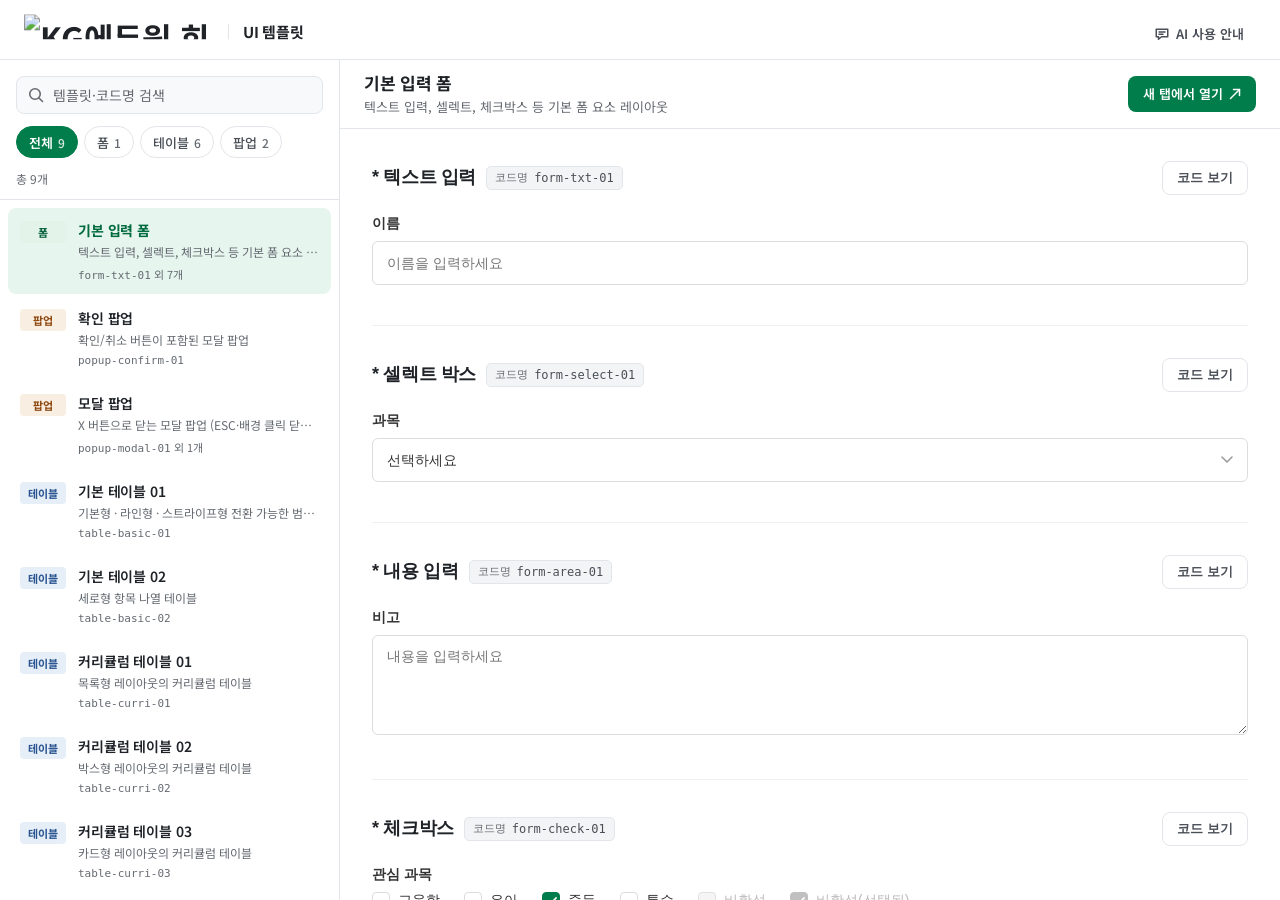
==== commit 9d0bc285: "chore: 사이트·설치 주소를 GitHub Pages·raw에서 Vercel(heeso-ui.vercel.app)로 변경 - 카탈로그 AI 사용 안내 창·README의 스킬 설치" ====
--- a/index.html
+++ b/index.html
@@ -145,16 +145,16 @@
               </div>
               <div class="guide-cmd" data-os-cmd="unix" data-label="터미널">
                 <pre><code>mkdir -p ~/.claude/skills/heeso-ui && \
-  curl -fsSL https://raw.githubusercontent.com/millie0519/heeso-ui/main/skill/SKILL.md \
+  curl -fsSL https://heeso-ui.vercel.app/skill/SKILL.md \
   -o ~/.claude/skills/heeso-ui/SKILL.md && \
-  curl -fsSL https://raw.githubusercontent.com/millie0519/heeso-ui/main/snippets/ui-templates.md \
+  curl -fsSL https://heeso-ui.vercel.app/snippets/ui-templates.md \
   -o ~/.claude/skills/heeso-ui/ui-templates.md</code></pre>
                 <button type="button" class="guide-copy" data-copy="cmd">복사</button>
               </div>
               <div class="guide-cmd" data-os-cmd="win" data-label="PowerShell" hidden>
                 <pre><code>$d = "$HOME\.claude\skills\heeso-ui"; New-Item -ItemType Directory -Force $d | Out-Null
-Invoke-WebRequest -UseBasicParsing https://raw.githubusercontent.com/millie0519/heeso-ui/main/skill/SKILL.md -OutFile "$d\SKILL.md"
-Invoke-WebRequest -UseBasicParsing https://raw.githubusercontent.com/millie0519/heeso-ui/main/snippets/ui-templates.md -OutFile "$d\ui-templates.md"</code></pre>
+Invoke-WebRequest -UseBasicParsing https://heeso-ui.vercel.app/skill/SKILL.md -OutFile "$d\SKILL.md"
+Invoke-WebRequest -UseBasicParsing https://heeso-ui.vercel.app/snippets/ui-templates.md -OutFile "$d\ui-templates.md"</code></pre>
                 <button type="button" class="guide-copy" data-copy="cmd">복사</button>
               </div>
             </li>
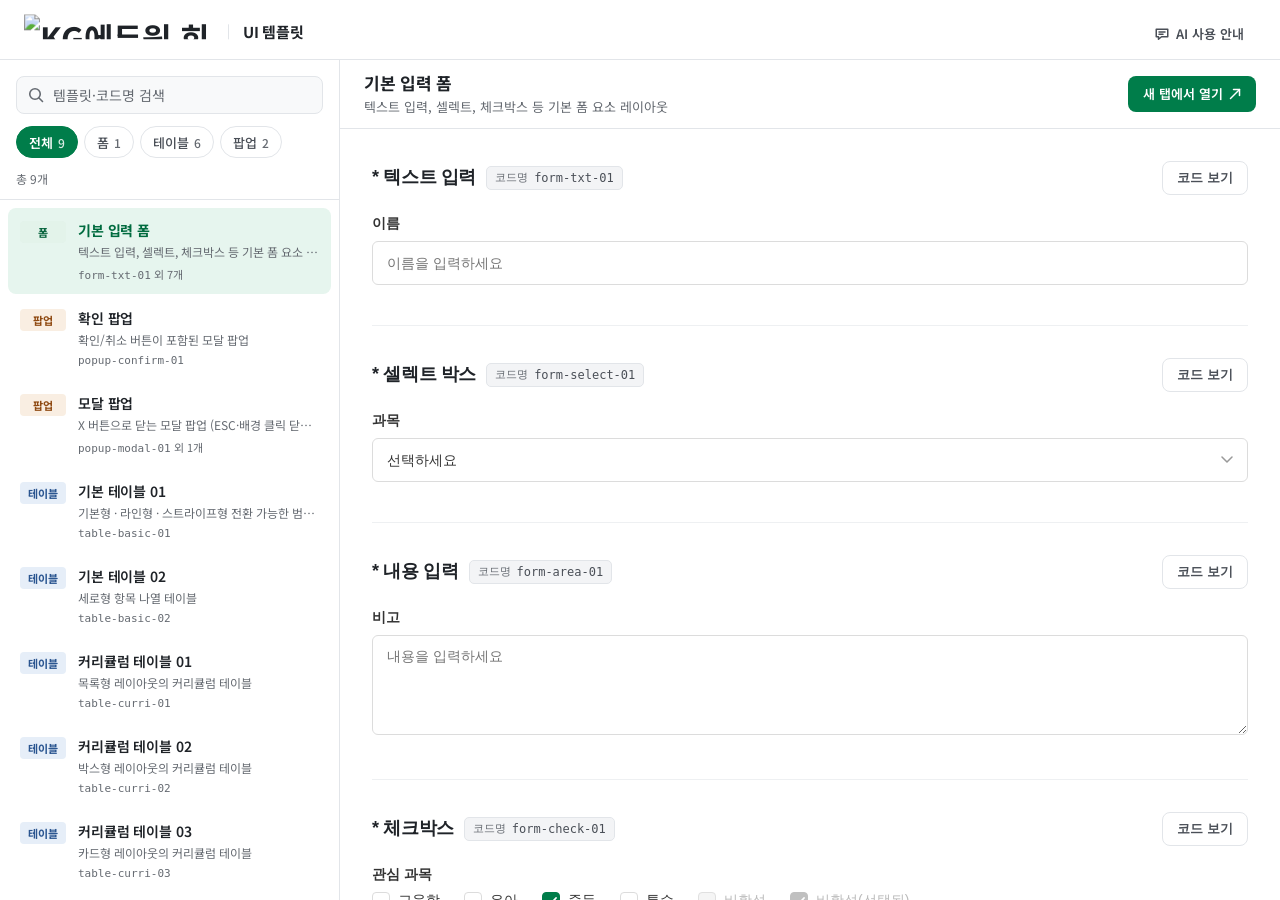
==== commit bc1508ed: "docs: 화면·문서 용어를 "스니펫"에서 "템플릿"으로 통일 - 코드명 하나 = 템플릿, 카탈로그 목록 한 칸(templates/*.html) = 미리보기 페이지로 용어 정리 -" ====
--- a/index.html
+++ b/index.html
@@ -115,8 +115,8 @@
     <div class="guide-inner">
       <div class="guide-header">
         <div class="guide-heading">
-          <h2 class="guide-title" id="guideTitle">AI로 스니펫 사용하기</h2>
-          <p class="guide-lead">쓰는 AI에 문서를 연결하면 코드명 한마디로 스니펫을 넣을 수 있어요.<br>예) <code>form-radio-01 추가해줘. 항목은 학생/교사/학부모</code></p>
+          <h2 class="guide-title" id="guideTitle">AI로 템플릿 사용하기</h2>
+          <p class="guide-lead">쓰는 AI에 문서를 연결하면 코드명 한마디로 템플릿을 넣을 수 있어요.<br>예) <code>form-radio-01 추가해줘. 항목은 학생/교사/학부모</code></p>
         </div>
         <button type="button" class="guide-close" id="guideClose" aria-label="AI 사용 안내 닫기">
           <svg width="18" height="18" viewBox="0 0 20 20" fill="none" stroke="currentColor" stroke-width="1.5" stroke-linecap="round" aria-hidden="true">
@@ -164,7 +164,7 @@
             </li>
             <li>
               <strong class="guide-step-title">업데이트</strong>
-              <p>스니펫이 추가·수정되면 같은 명령을 다시 실행하세요. 최신 파일로 덮어써요.</p>
+              <p>템플릿이 추가·수정되면 같은 명령을 다시 실행하세요. 최신 파일로 덮어써요.</p>
             </li>
           </ol>
         </section>
@@ -174,7 +174,7 @@
           <ol class="guide-steps">
             <li>
               <strong class="guide-step-title">문서 내려받기</strong>
-              <p>스니펫과 적용 규칙이 담긴 파일 하나예요.</p>
+              <p>템플릿 코드와 적용 규칙이 담긴 파일 하나예요.</p>
               <a class="btn btn-open guide-action" href="snippets/ui-templates.md" download="ui-templates.md">
                 <svg width="14" height="14" viewBox="0 0 14 14" fill="none" stroke="currentColor" stroke-width="1.5" stroke-linecap="round" stroke-linejoin="round" aria-hidden="true">
                   <path d="M7 1.75v7.5M3.75 6.25 7 9.5l3.25-3.25M2 12.25h10" />
